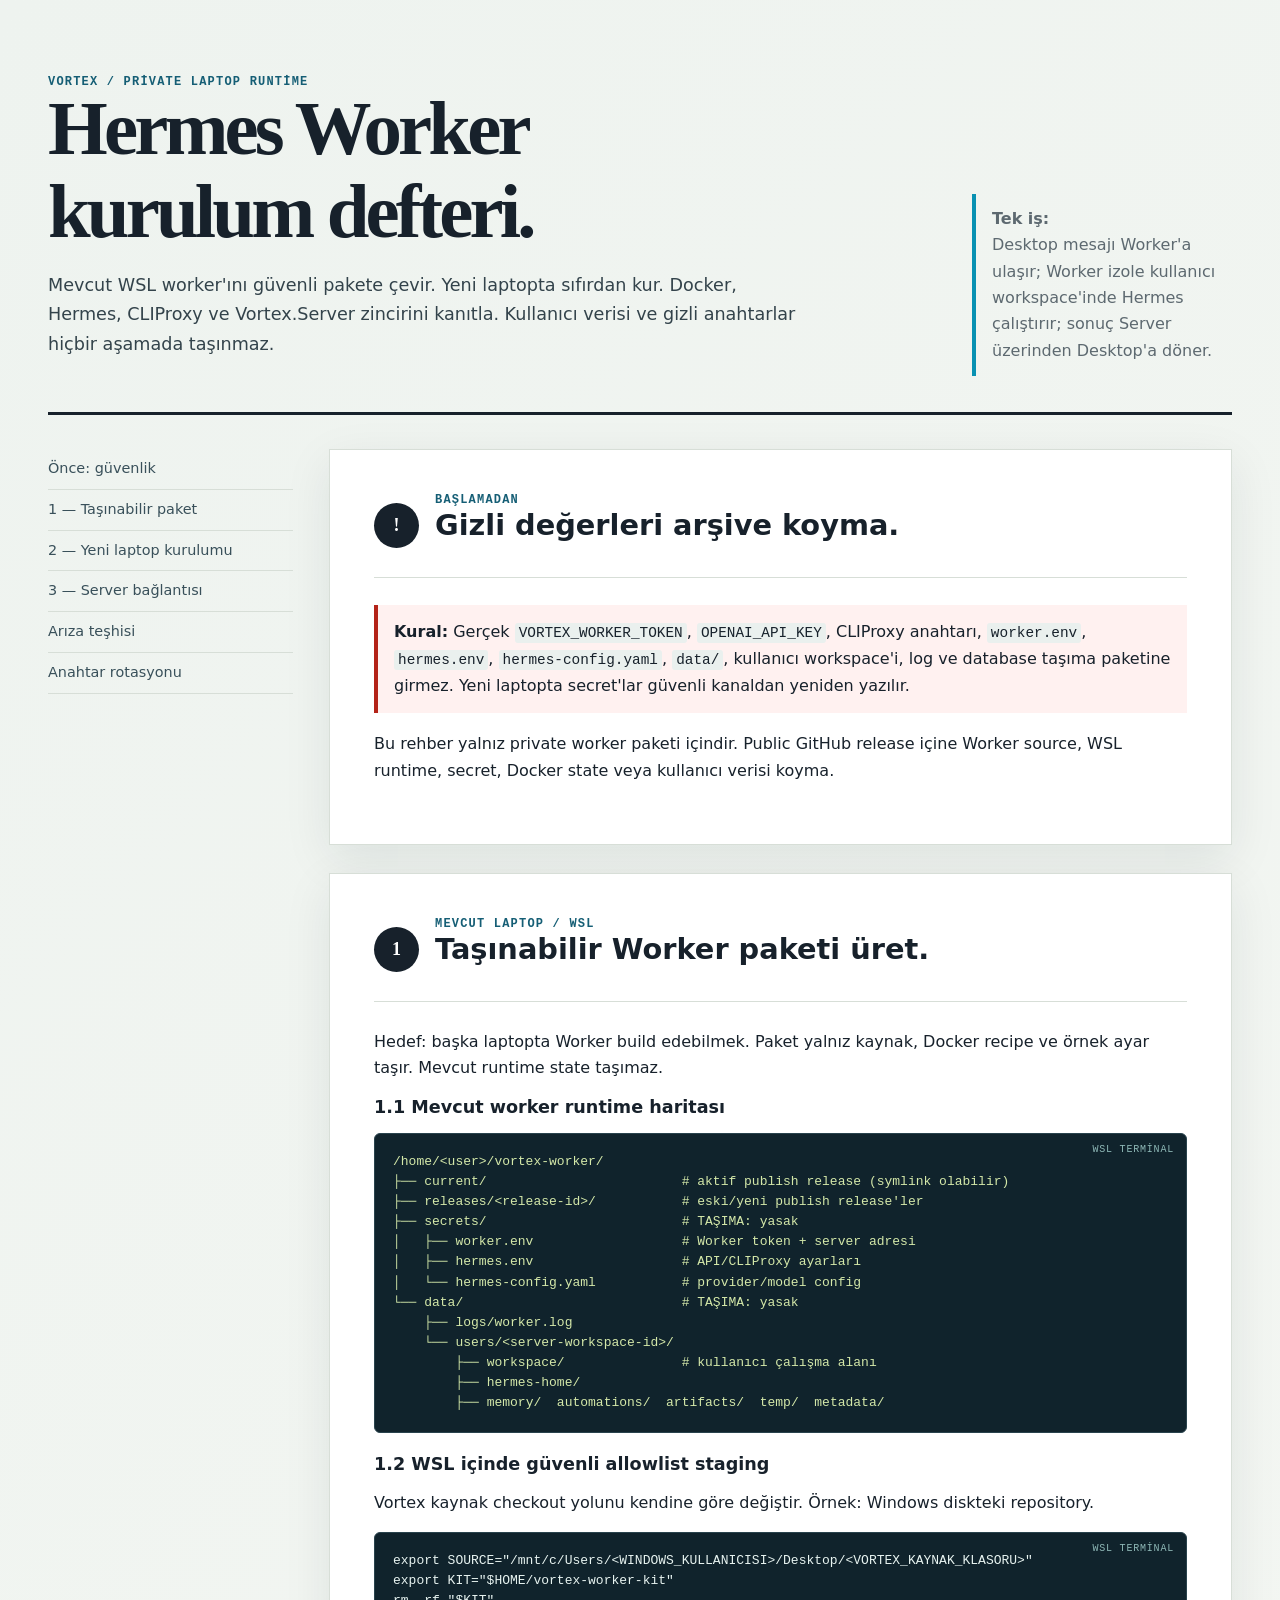
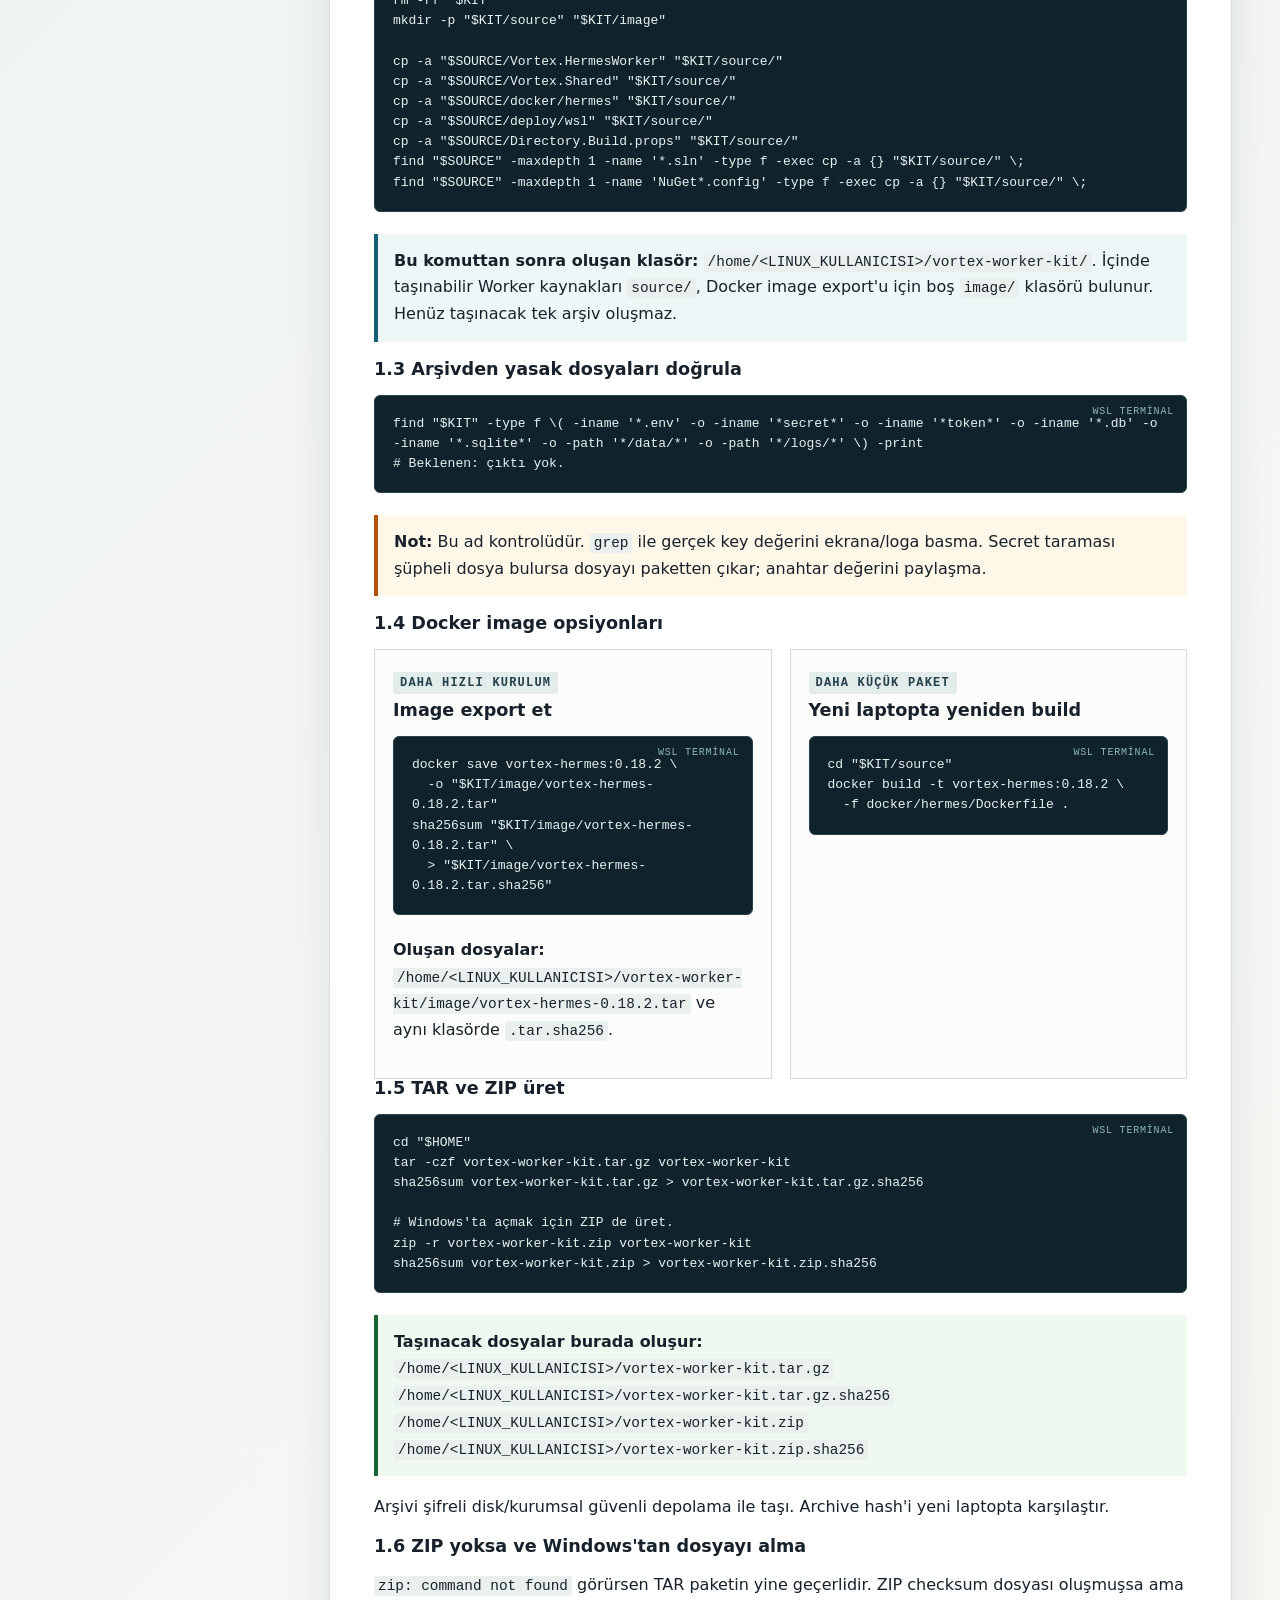
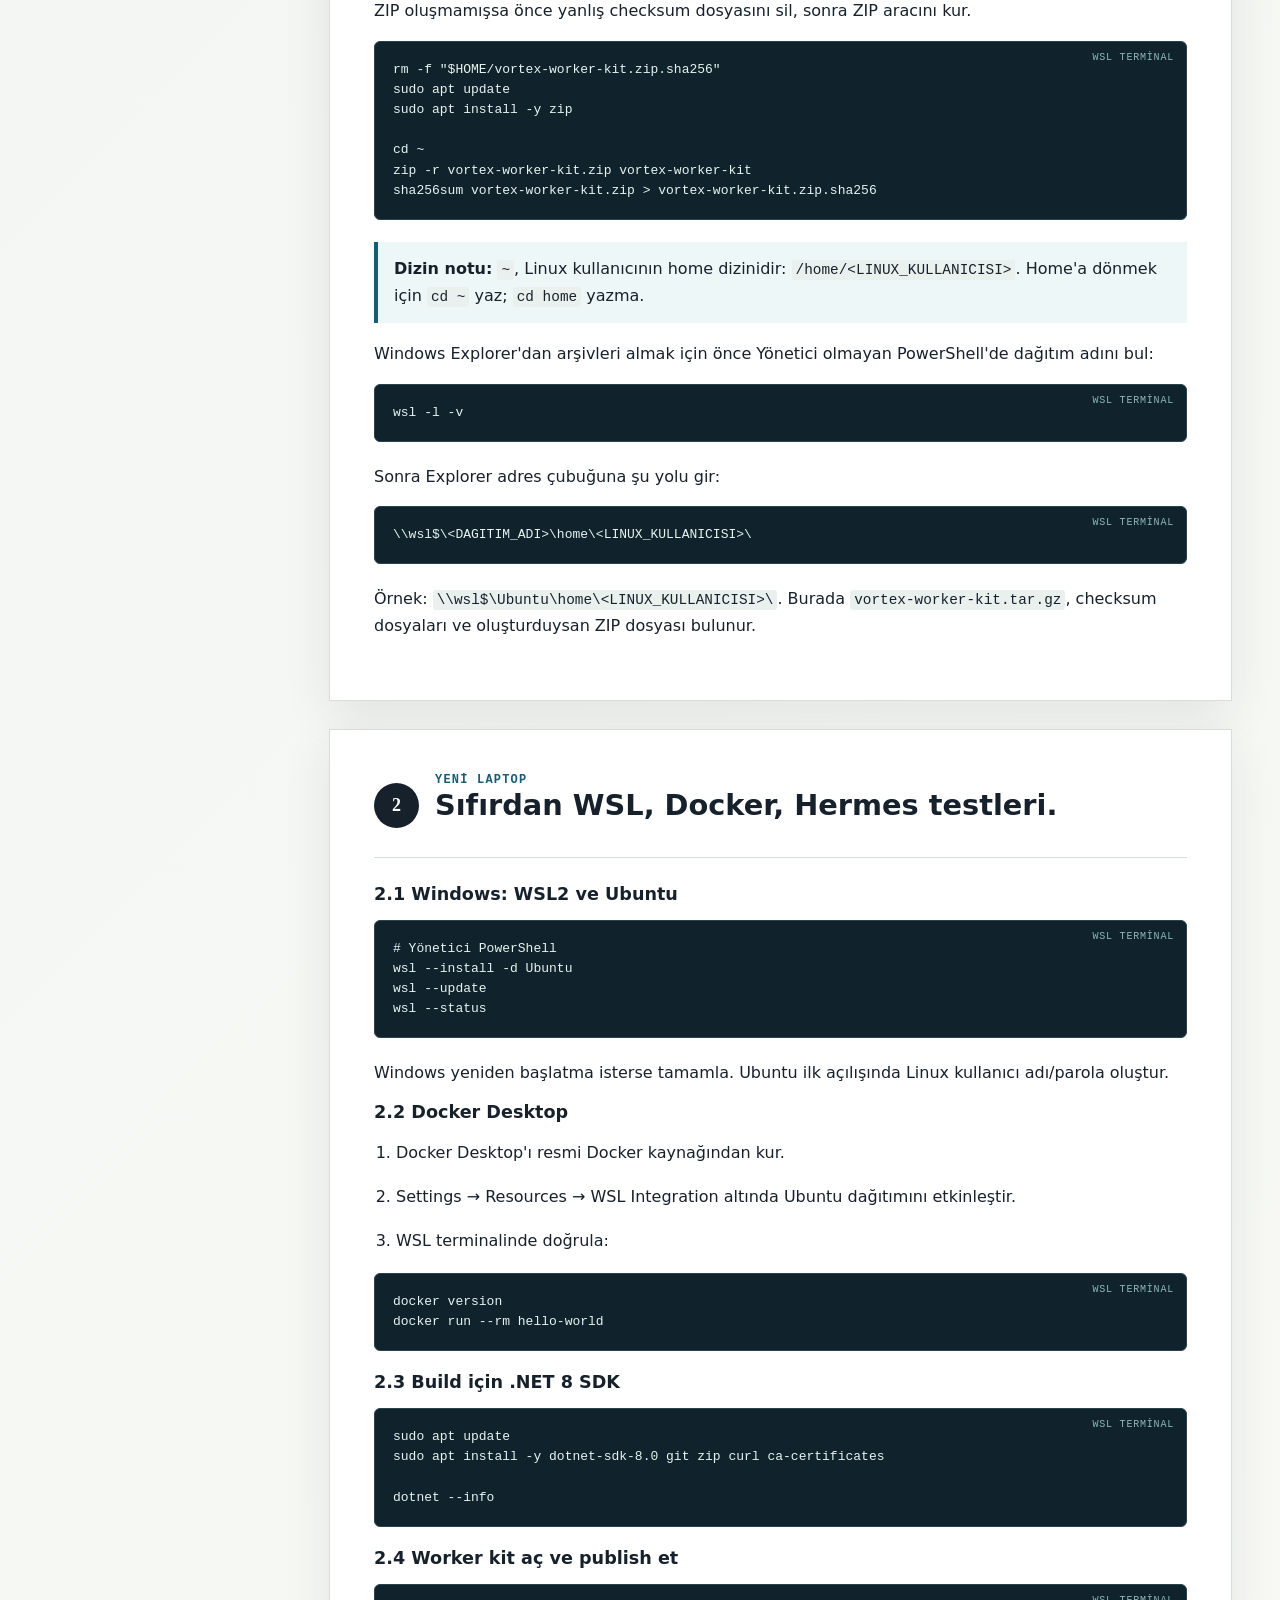
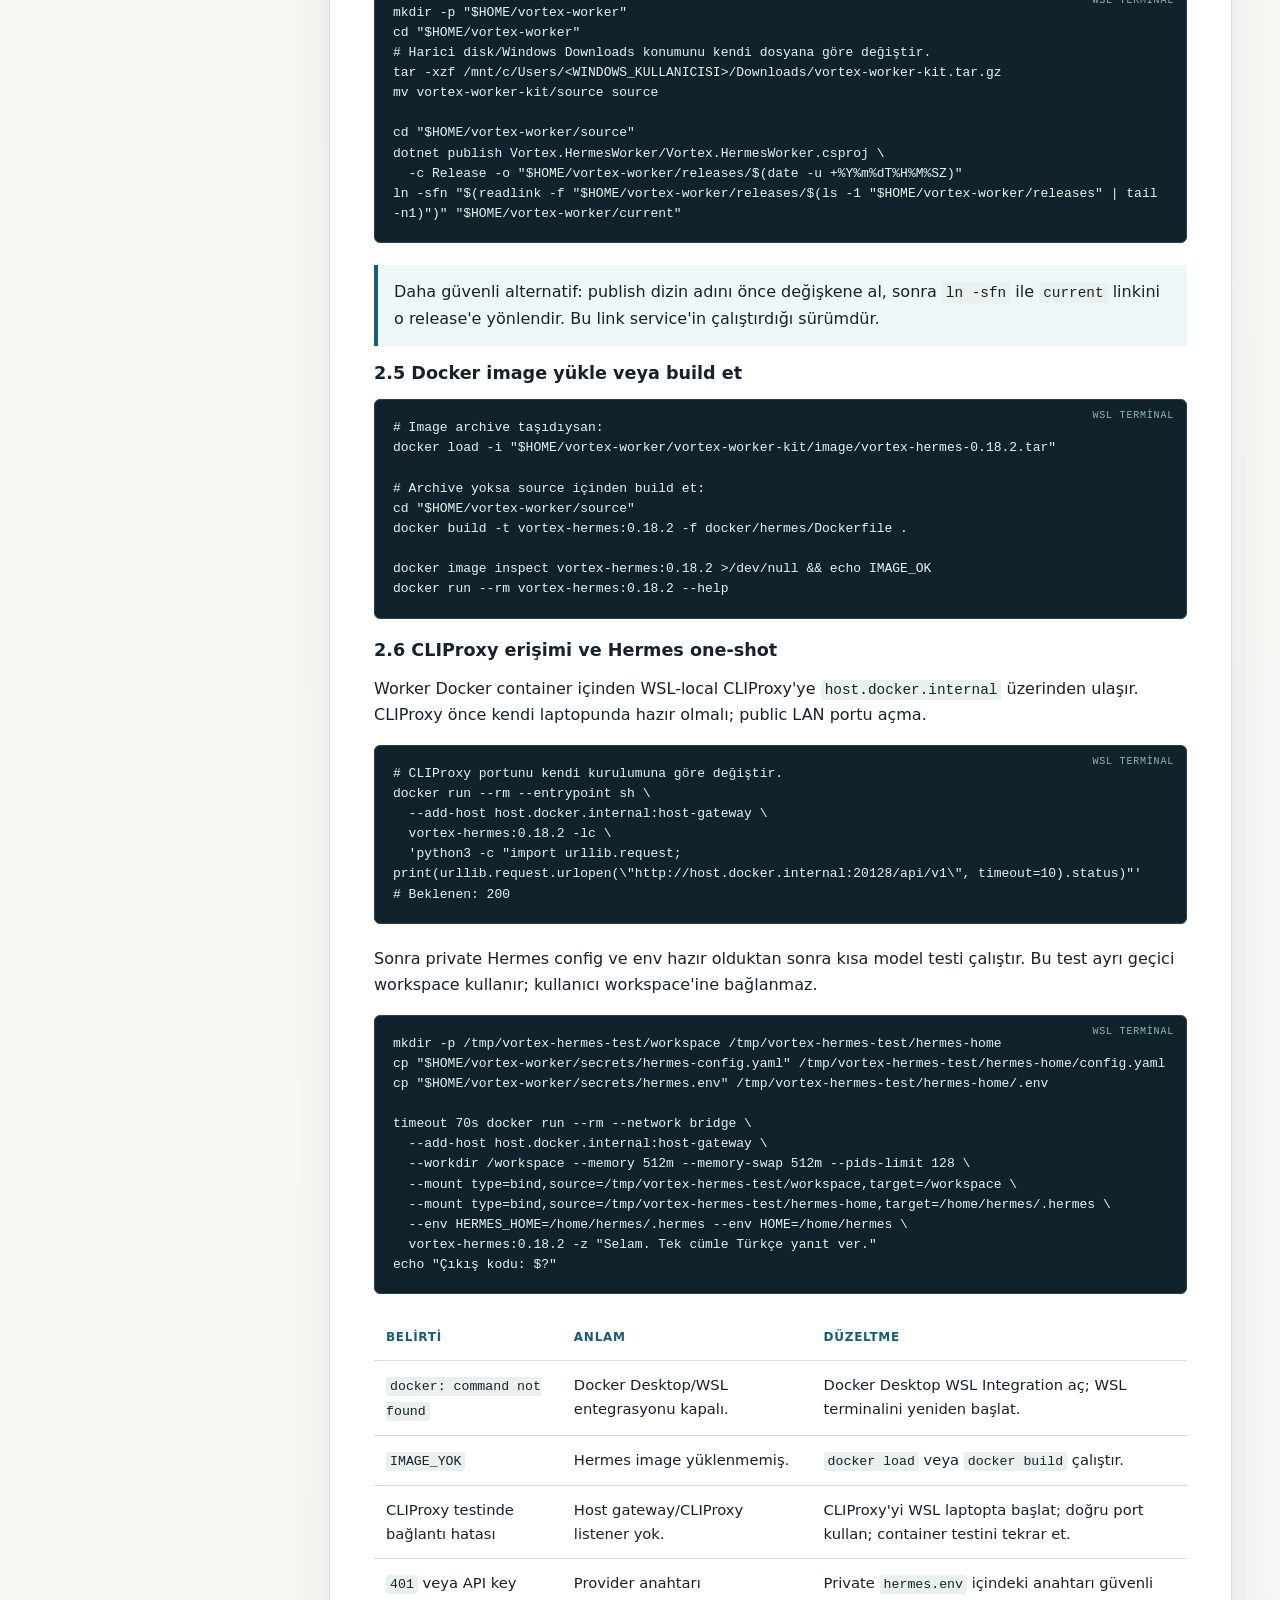
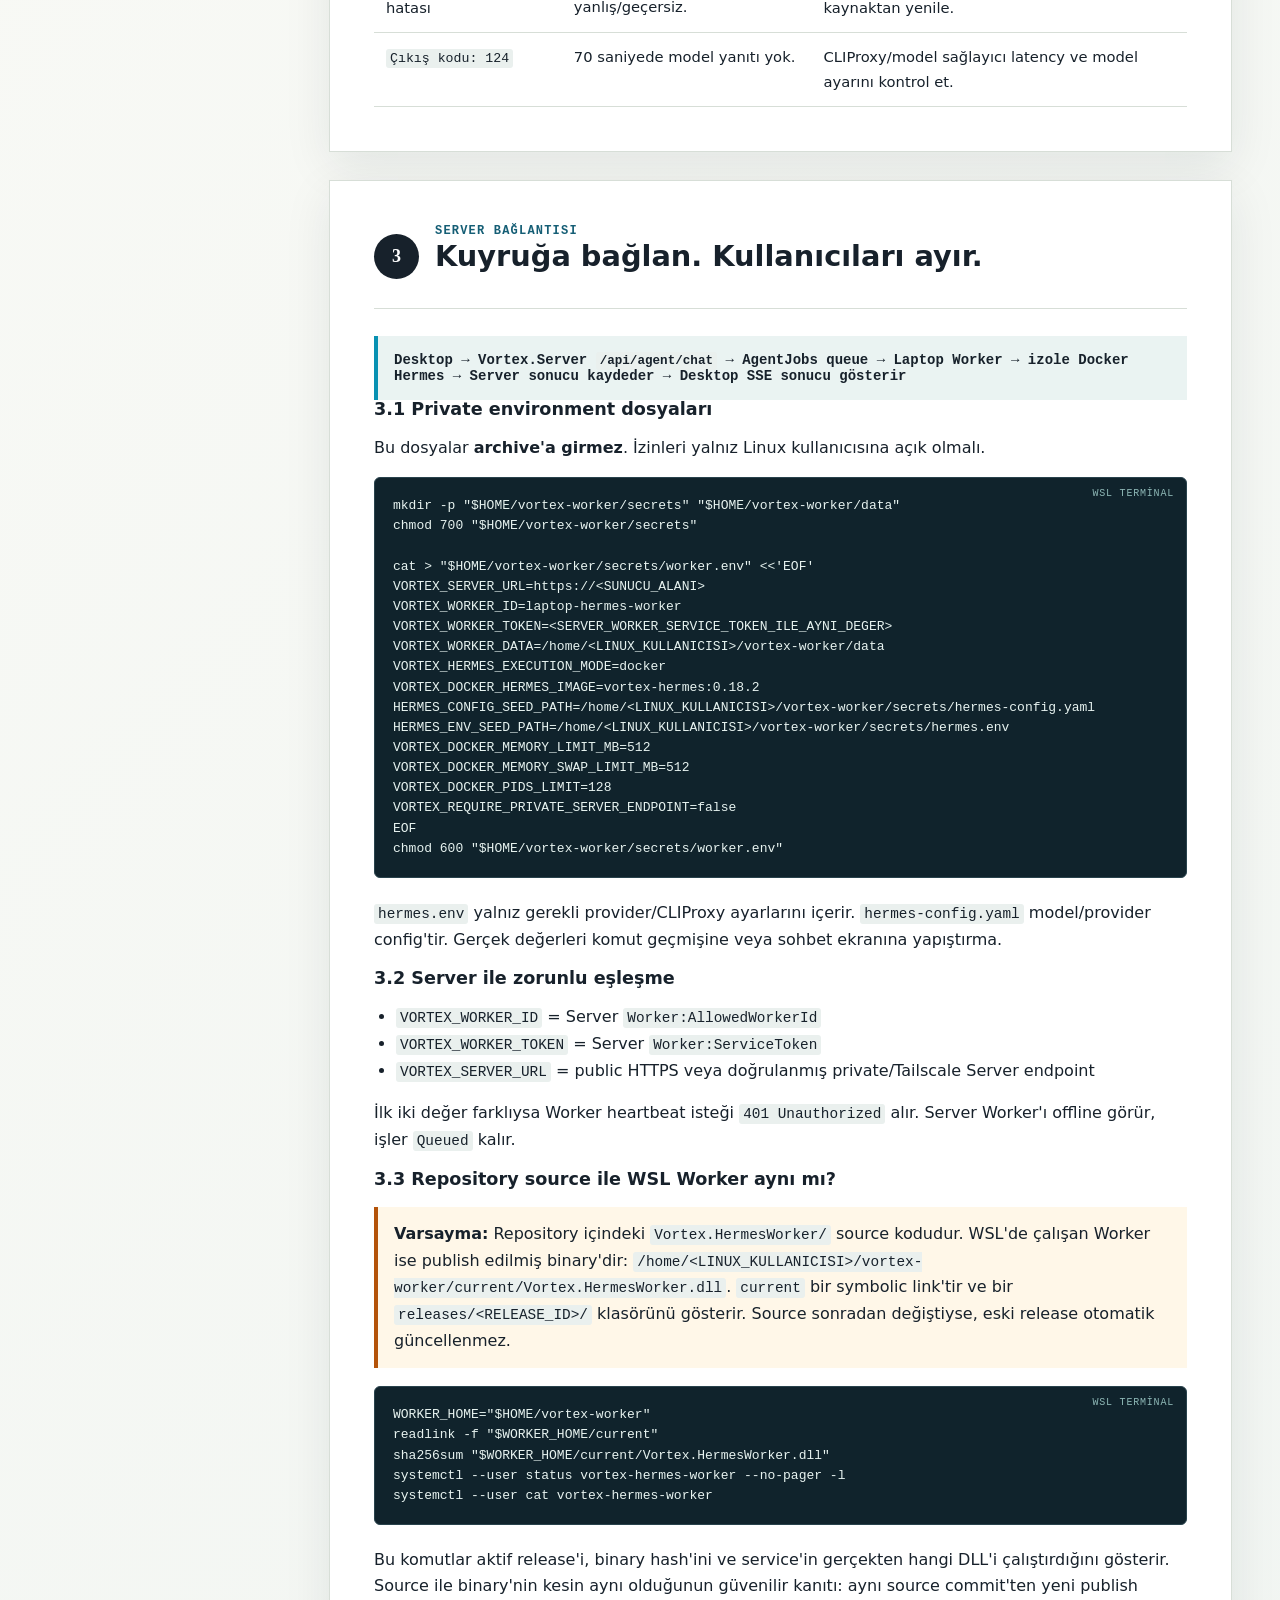
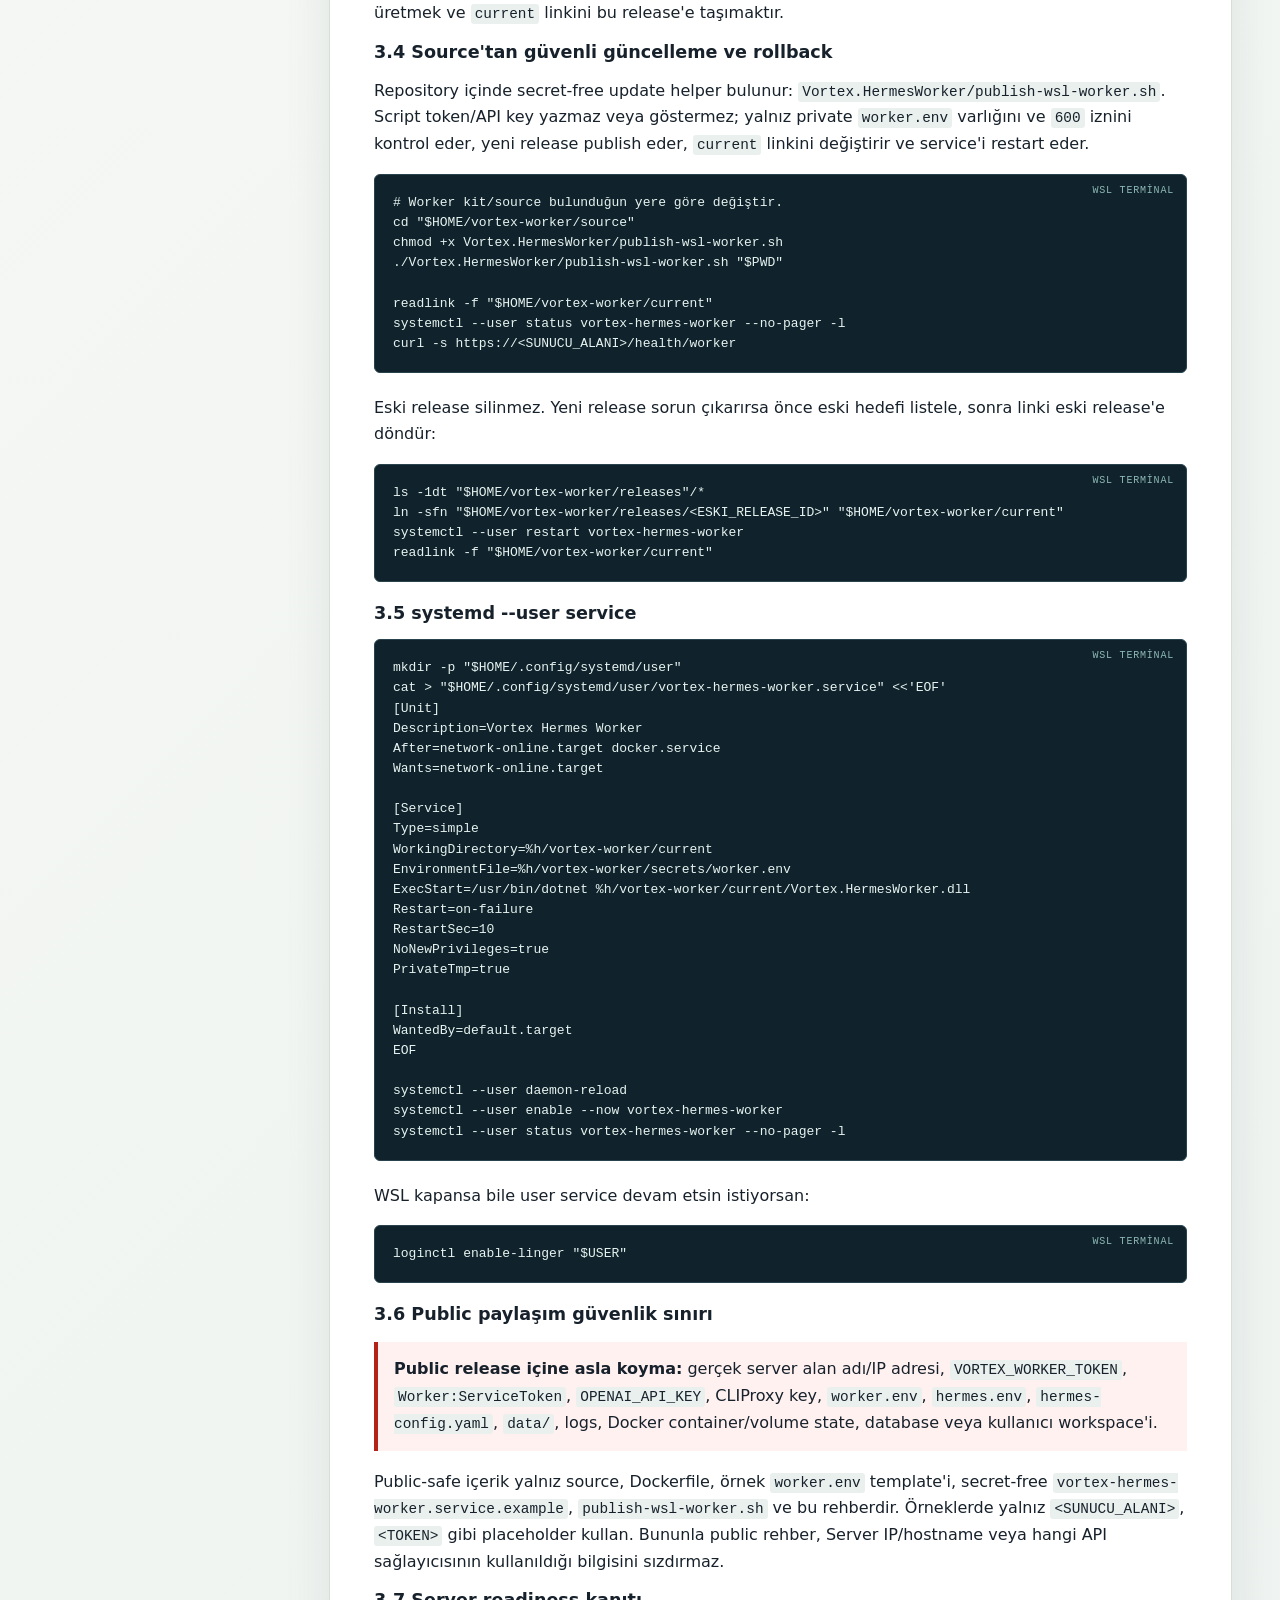
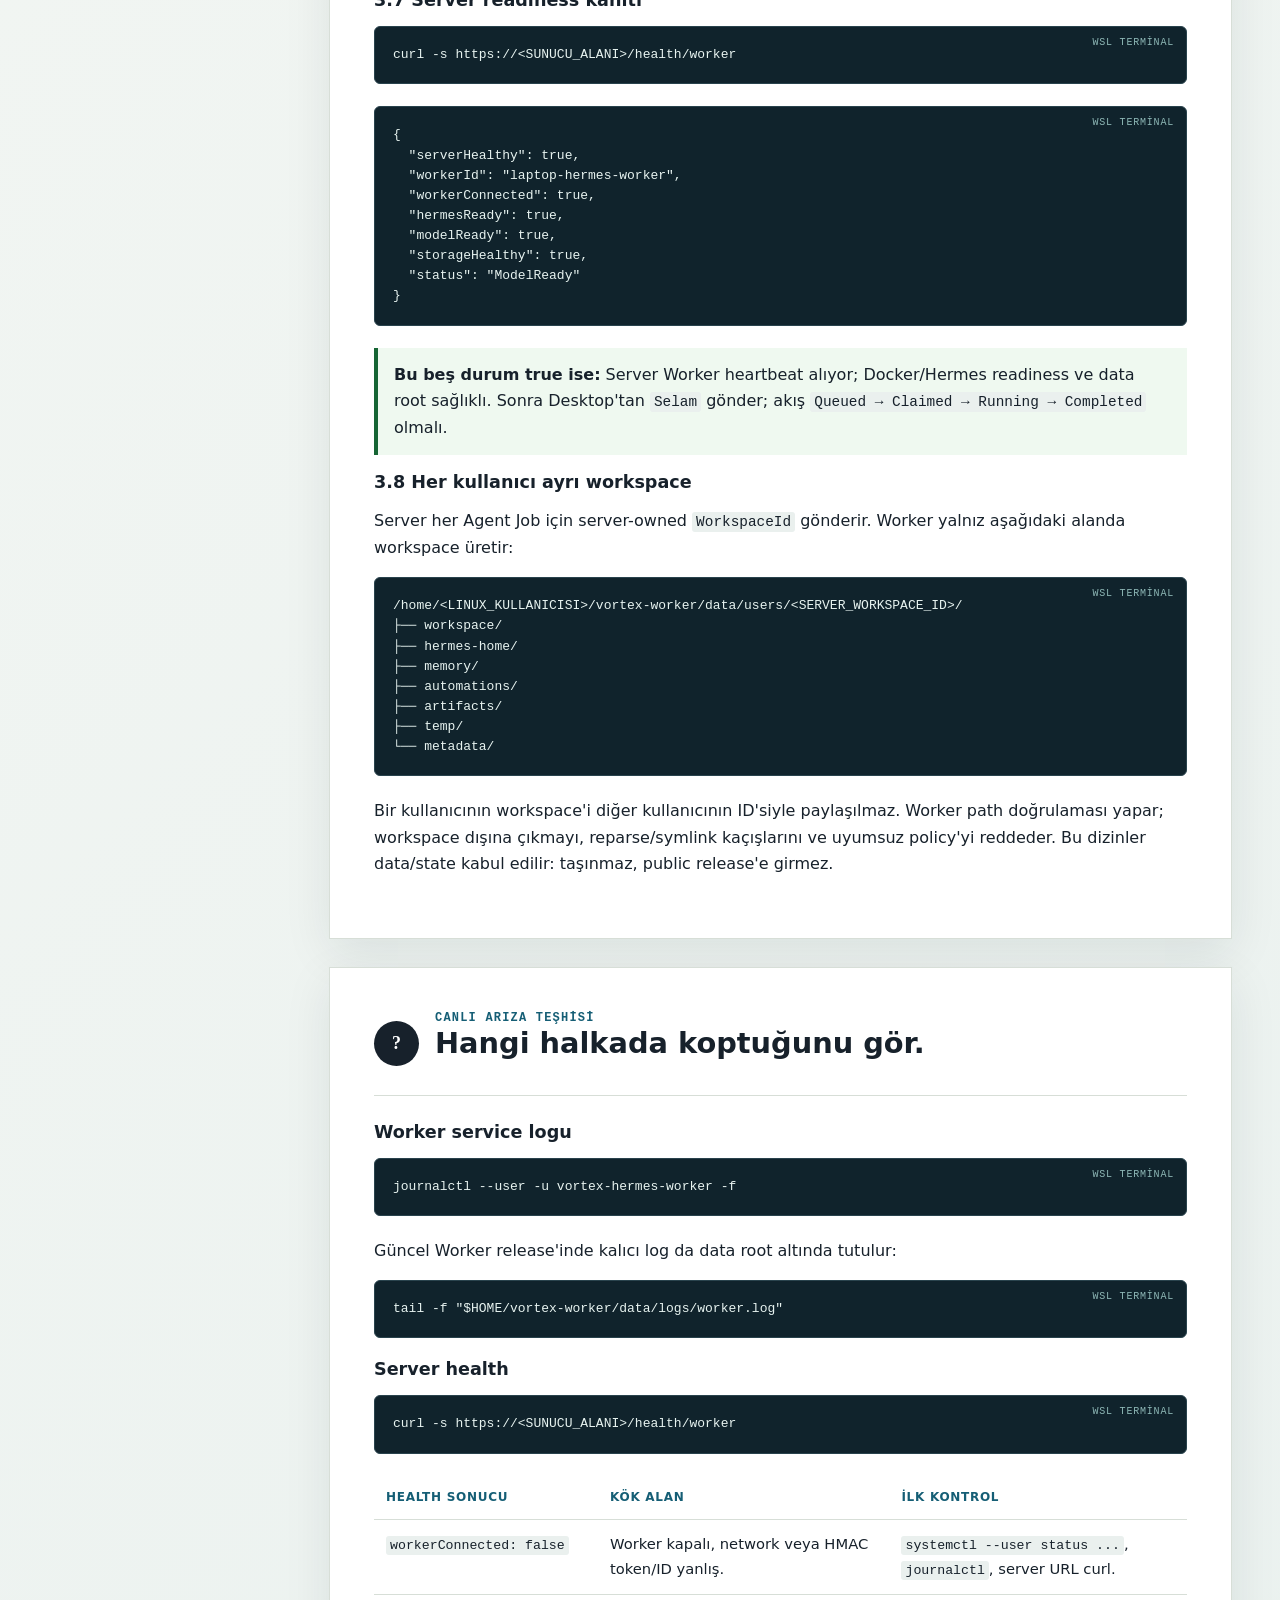
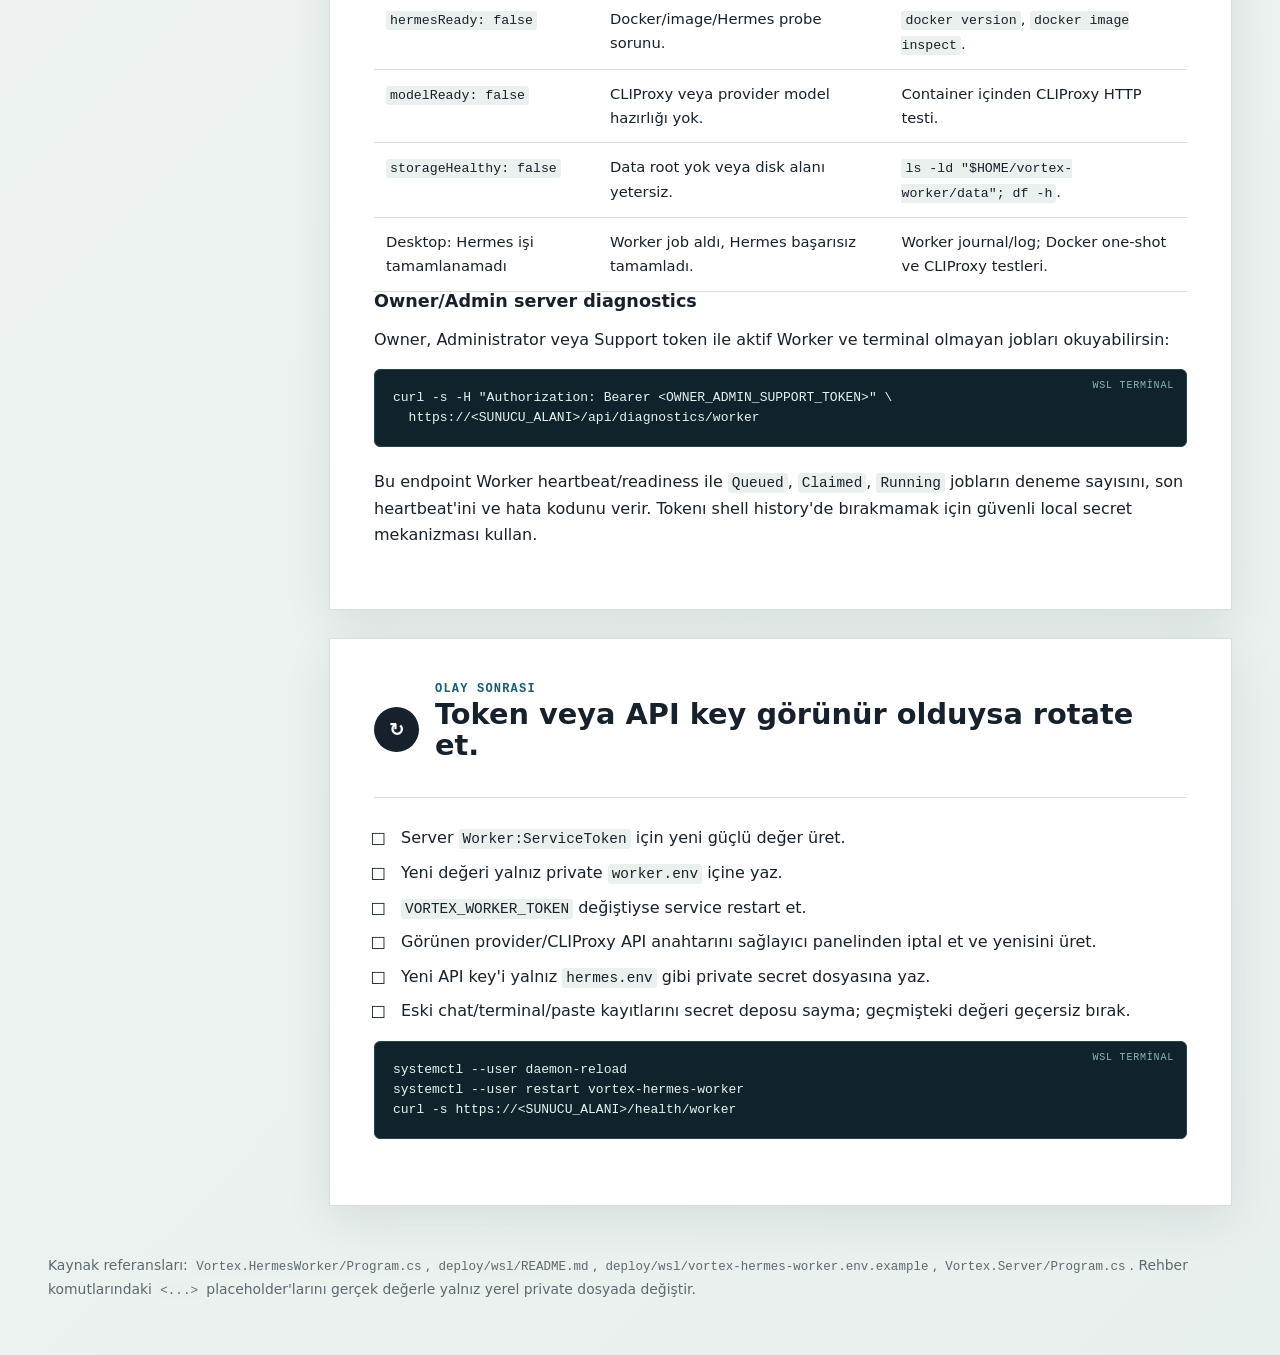
==== docs/VORTEX_HERMES_WORKER_WSL_GUIDE.html @ 587b208f "VORTEX YAPAY ZEKA ASİSTANI 2026 TEKNOFEST PROJESİ FİNALV2 Vortex, Server üzerinden Agent işlerini ku" ====
<!doctype html>
<html lang="tr">
<head>
  <meta charset="utf-8">
  <meta name="viewport" content="width=device-width, initial-scale=1">
  <title>Vortex Hermes Worker — WSL Kurulum ve Kurtarma Rehberi</title>
  <style>
    :root{--ink:#17212b;--paper:#f6f8f5;--panel:#fff;--rule:#d7ded7;--muted:#5d6970;--blue:#155e75;--cyan:#0891b2;--gold:#b45309;--red:#b42318;--green:#166534;--code:#10232c;--code-ink:#e7f3f0;--shadow:0 14px 45px #10232c16}
    *{box-sizing:border-box} html{scroll-behavior:smooth} body{margin:0;color:var(--ink);background:linear-gradient(135deg,#eef3ef 0,#f8f9f5 45%,#e8f0ee 100%);font:16px/1.65 ui-sans-serif,system-ui,-apple-system,"Segoe UI",sans-serif}
    .shell{max-width:1240px;margin:auto;padding:28px}.mast{display:grid;grid-template-columns:minmax(0,1fr) 260px;gap:36px;padding:48px 0 36px;border-bottom:3px solid var(--ink)}
    .eyebrow,.tag{font:700 12px/1 ui-monospace,SFMono-Regular,Consolas,monospace;letter-spacing:.1em;text-transform:uppercase}.eyebrow{color:var(--blue)}h1,h2,h3{line-height:1.08;margin:0 0 16px}h1{font-family:Georgia,"Times New Roman",serif;font-size:clamp(2.5rem,6vw,5.1rem);letter-spacing:-.05em;max-width:920px}h2{font-size:1.8rem;margin-top:4px}h3{font-size:1.1rem}.intro{font-size:1.1rem;max-width:760px;color:#33434b}.signal{align-self:end;border-left:4px solid var(--cyan);padding:12px 0 12px 16px;color:var(--muted)}
    .layout{display:grid;grid-template-columns:245px minmax(0,1fr);gap:36px;margin-top:34px}.toc{position:sticky;top:18px;align-self:start}.toc a{display:block;color:#39505a;text-decoration:none;padding:8px 0;border-bottom:1px solid var(--rule);font-size:.9rem}.toc a:hover{color:var(--blue)}
    main{min-width:0}.phase{background:var(--panel);border:1px solid var(--rule);box-shadow:var(--shadow);margin-bottom:28px;padding:clamp(22px,4vw,44px)}.phase-head{display:flex;align-items:center;gap:16px;border-bottom:1px solid var(--rule);padding-bottom:20px;margin-bottom:27px}.num{width:45px;height:45px;display:grid;place-items:center;border-radius:50%;background:var(--ink);color:#fff;font:700 18px Georgia,serif;flex:0 0 auto}
    .note{border-left:4px solid var(--blue);background:#edf7f8;padding:14px 16px;margin:18px 0}.warn{border-color:var(--gold);background:#fff7e8}.danger{border-color:var(--red);background:#fff1f0}.ok{border-color:var(--green);background:#eff9f0}.tag{display:inline-block;background:#e2eceb;color:#24414b;padding:5px 7px;border-radius:3px;margin-bottom:7px}ul,ol{padding-left:22px}.steps>li{margin:18px 0}code{font-family:ui-monospace,SFMono-Regular,Consolas,monospace;font-size:.9em;background:#eaf0ee;padding:2px 4px;border-radius:3px}pre{position:relative;margin:10px 0 22px;padding:18px;overflow:auto;background:var(--code);color:var(--code-ink);border-radius:6px;border:1px solid #29434d;font:13px/1.55 ui-monospace,SFMono-Regular,Consolas,monospace;white-space:pre-wrap}pre::before{content:"WSL terminal";position:absolute;right:12px;top:8px;color:#8eb8b6;font-size:10px;letter-spacing:.08em;text-transform:uppercase}.tree{color:#d4e8a9}.grid{display:grid;grid-template-columns:repeat(2,minmax(0,1fr));gap:18px}.card{border:1px solid var(--rule);padding:18px;background:#fcfdfb}.table-wrap{overflow:auto}table{border-collapse:collapse;width:100%;font-size:.92rem}th,td{text-align:left;vertical-align:top;padding:12px;border-bottom:1px solid var(--rule)}th{color:var(--blue);font-size:.75rem;text-transform:uppercase;letter-spacing:.06em}.flow{font:700 14px ui-monospace,SFMono-Regular,Consolas,monospace;background:#eaf3f2;padding:16px;border-left:4px solid var(--cyan);overflow:auto}.checklist li{list-style:"□  ";padding-left:5px;margin:8px 0}.footer{padding:20px 0 50px;color:var(--muted);font-size:.87rem}@media(max-width:850px){.mast,.layout{grid-template-columns:1fr}.toc{position:static;display:grid;grid-template-columns:repeat(2,minmax(0,1fr));gap:0}.grid{grid-template-columns:1fr}.shell{padding:18px}.mast{padding-top:25px}}
  </style>
</head>
<body>
<div class="shell">
<header class="mast">
  <div><div class="eyebrow">Vortex / private laptop runtime</div><h1>Hermes Worker<br>kurulum defteri.</h1><p class="intro">Mevcut WSL worker'ını güvenli pakete çevir. Yeni laptopta sıfırdan kur. Docker, Hermes, CLIProxy ve Vortex.Server zincirini kanıtla. Kullanıcı verisi ve gizli anahtarlar hiçbir aşamada taşınmaz.</p></div>
  <div class="signal"><strong>Tek iş:</strong><br>Desktop mesajı Worker'a ulaşır; Worker izole kullanıcı workspace'inde Hermes çalıştırır; sonuç Server üzerinden Desktop'a döner.</div>
</header>
<div class="layout">
<nav class="toc"><a href="#before">Önce: güvenlik</a><a href="#phase1">1 — Taşınabilir paket</a><a href="#phase2">2 — Yeni laptop kurulumu</a><a href="#phase3">3 — Server bağlantısı</a><a href="#diagnostics">Arıza teşhisi</a><a href="#rotate">Anahtar rotasyonu</a></nav>
<main>
<section id="before" class="phase"><div class="phase-head"><div class="num">!</div><div><div class="eyebrow">Başlamadan</div><h2>Gizli değerleri arşive koyma.</h2></div></div>
<div class="danger note"><strong>Kural:</strong> Gerçek <code>VORTEX_WORKER_TOKEN</code>, <code>OPENAI_API_KEY</code>, CLIProxy anahtarı, <code>worker.env</code>, <code>hermes.env</code>, <code>hermes-config.yaml</code>, <code>data/</code>, kullanıcı workspace'i, log ve database taşıma paketine girmez. Yeni laptopta secret'lar güvenli kanaldan yeniden yazılır.</div>
<p>Bu rehber yalnız private worker paketi içindir. Public GitHub release içine Worker source, WSL runtime, secret, Docker state veya kullanıcı verisi koyma.</p>
</section>

<section id="phase1" class="phase"><div class="phase-head"><div class="num">1</div><div><div class="eyebrow">Mevcut laptop / WSL</div><h2>Taşınabilir Worker paketi üret.</h2></div></div>
<p>Hedef: başka laptopta Worker build edebilmek. Paket yalnız kaynak, Docker recipe ve örnek ayar taşır. Mevcut runtime state taşımaz.</p>
<h3>1.1 Mevcut worker runtime haritası</h3>
<pre class="tree">/home/&lt;user&gt;/vortex-worker/
├── current/                         # aktif publish release (symlink olabilir)
├── releases/&lt;release-id&gt;/           # eski/yeni publish release'ler
├── secrets/                         # TAŞIMA: yasak
│   ├── worker.env                   # Worker token + server adresi
│   ├── hermes.env                   # API/CLIProxy ayarları
│   └── hermes-config.yaml           # provider/model config
└── data/                            # TAŞIMA: yasak
    ├── logs/worker.log
    └── users/&lt;server-workspace-id&gt;/
        ├── workspace/               # kullanıcı çalışma alanı
        ├── hermes-home/
        ├── memory/  automations/  artifacts/  temp/  metadata/</pre>
<h3>1.2 WSL içinde güvenli allowlist staging</h3>
<p>Vortex kaynak checkout yolunu kendine göre değiştir. Örnek: Windows diskteki repository.</p>
<pre>export SOURCE="/mnt/c/Users/&lt;WINDOWS_KULLANICISI&gt;/Desktop/&lt;VORTEX_KAYNAK_KLASORU&gt;"
export KIT="$HOME/vortex-worker-kit"
rm -rf "$KIT"
mkdir -p "$KIT/source" "$KIT/image"

cp -a "$SOURCE/Vortex.HermesWorker" "$KIT/source/"
cp -a "$SOURCE/Vortex.Shared" "$KIT/source/"
cp -a "$SOURCE/docker/hermes" "$KIT/source/"
cp -a "$SOURCE/deploy/wsl" "$KIT/source/"
cp -a "$SOURCE/Directory.Build.props" "$KIT/source/"
find "$SOURCE" -maxdepth 1 -name '*.sln' -type f -exec cp -a {} "$KIT/source/" \;
find "$SOURCE" -maxdepth 1 -name 'NuGet*.config' -type f -exec cp -a {} "$KIT/source/" \;</pre>
<div class="note"><strong>Bu komuttan sonra oluşan klasör:</strong> <code>/home/&lt;LINUX_KULLANICISI&gt;/vortex-worker-kit/</code>. İçinde taşınabilir Worker kaynakları <code>source/</code>, Docker image export'u için boş <code>image/</code> klasörü bulunur. Henüz taşınacak tek arşiv oluşmaz.</div>
<h3>1.3 Arşivden yasak dosyaları doğrula</h3>
<pre>find "$KIT" -type f \( -iname '*.env' -o -iname '*secret*' -o -iname '*token*' -o -iname '*.db' -o -iname '*.sqlite*' -o -path '*/data/*' -o -path '*/logs/*' \) -print
# Beklenen: çıktı yok.</pre>
<div class="warn note"><strong>Not:</strong> Bu ad kontrolüdür. <code>grep</code> ile gerçek key değerini ekrana/loga basma. Secret taraması şüpheli dosya bulursa dosyayı paketten çıkar; anahtar değerini paylaşma.</div>
<h3>1.4 Docker image opsiyonları</h3>
<div class="grid"><div class="card"><span class="tag">Daha hızlı kurulum</span><h3>Image export et</h3><pre>docker save vortex-hermes:0.18.2 \
  -o "$KIT/image/vortex-hermes-0.18.2.tar"
sha256sum "$KIT/image/vortex-hermes-0.18.2.tar" \
  &gt; "$KIT/image/vortex-hermes-0.18.2.tar.sha256"</pre><p><strong>Oluşan dosyalar:</strong> <code>/home/&lt;LINUX_KULLANICISI&gt;/vortex-worker-kit/image/vortex-hermes-0.18.2.tar</code> ve aynı klasörde <code>.tar.sha256</code>.</p></div><div class="card"><span class="tag">Daha küçük paket</span><h3>Yeni laptopta yeniden build</h3><pre>cd "$KIT/source"
docker build -t vortex-hermes:0.18.2 \
  -f docker/hermes/Dockerfile .</pre></div></div>
<h3>1.5 TAR ve ZIP üret</h3>
<pre>cd "$HOME"
tar -czf vortex-worker-kit.tar.gz vortex-worker-kit
sha256sum vortex-worker-kit.tar.gz &gt; vortex-worker-kit.tar.gz.sha256

# Windows'ta açmak için ZIP de üret.
zip -r vortex-worker-kit.zip vortex-worker-kit
sha256sum vortex-worker-kit.zip &gt; vortex-worker-kit.zip.sha256</pre>
<div class="ok note"><strong>Taşınacak dosyalar burada oluşur:</strong><br><code>/home/&lt;LINUX_KULLANICISI&gt;/vortex-worker-kit.tar.gz</code><br><code>/home/&lt;LINUX_KULLANICISI&gt;/vortex-worker-kit.tar.gz.sha256</code><br><code>/home/&lt;LINUX_KULLANICISI&gt;/vortex-worker-kit.zip</code><br><code>/home/&lt;LINUX_KULLANICISI&gt;/vortex-worker-kit.zip.sha256</code></div>
<p>Arşivi şifreli disk/kurumsal güvenli depolama ile taşı. Archive hash'i yeni laptopta karşılaştır.</p>
<h3>1.6 ZIP yoksa ve Windows'tan dosyayı alma</h3>
<p><code>zip: command not found</code> görürsen TAR paketin yine geçerlidir. ZIP checksum dosyası oluşmuşsa ama ZIP oluşmamışsa önce yanlış checksum dosyasını sil, sonra ZIP aracını kur.</p>
<pre>rm -f "$HOME/vortex-worker-kit.zip.sha256"
sudo apt update
sudo apt install -y zip

cd ~
zip -r vortex-worker-kit.zip vortex-worker-kit
sha256sum vortex-worker-kit.zip &gt; vortex-worker-kit.zip.sha256</pre>
<div class="note"><strong>Dizin notu:</strong> <code>~</code>, Linux kullanıcının home dizinidir: <code>/home/&lt;LINUX_KULLANICISI&gt;</code>. Home'a dönmek için <code>cd ~</code> yaz; <code>cd home</code> yazma.</div>
<p>Windows Explorer'dan arşivleri almak için önce Yönetici olmayan PowerShell'de dağıtım adını bul:</p>
<pre>wsl -l -v</pre>
<p>Sonra Explorer adres çubuğuna şu yolu gir:</p>
<pre>\\wsl$\&lt;DAGITIM_ADI&gt;\home\&lt;LINUX_KULLANICISI&gt;\</pre>
<p>Örnek: <code>\\wsl$\Ubuntu\home\&lt;LINUX_KULLANICISI&gt;\</code>. Burada <code>vortex-worker-kit.tar.gz</code>, checksum dosyaları ve oluşturduysan ZIP dosyası bulunur.</p>
</section>

<section id="phase2" class="phase"><div class="phase-head"><div class="num">2</div><div><div class="eyebrow">Yeni laptop</div><h2>Sıfırdan WSL, Docker, Hermes testleri.</h2></div></div>
<h3>2.1 Windows: WSL2 ve Ubuntu</h3>
<pre># Yönetici PowerShell
wsl --install -d Ubuntu
wsl --update
wsl --status</pre>
<p>Windows yeniden başlatma isterse tamamla. Ubuntu ilk açılışında Linux kullanıcı adı/parola oluştur.</p>
<h3>2.2 Docker Desktop</h3>
<ol class="steps"><li>Docker Desktop'ı resmi Docker kaynağından kur.</li><li>Settings → Resources → WSL Integration altında Ubuntu dağıtımını etkinleştir.</li><li>WSL terminalinde doğrula:</li></ol>
<pre>docker version
docker run --rm hello-world</pre>
<h3>2.3 Build için .NET 8 SDK</h3>
<pre>sudo apt update
sudo apt install -y dotnet-sdk-8.0 git zip curl ca-certificates

dotnet --info</pre>
<h3>2.4 Worker kit aç ve publish et</h3>
<pre>mkdir -p "$HOME/vortex-worker"
cd "$HOME/vortex-worker"
# Harici disk/Windows Downloads konumunu kendi dosyana göre değiştir.
tar -xzf /mnt/c/Users/&lt;WINDOWS_KULLANICISI&gt;/Downloads/vortex-worker-kit.tar.gz
mv vortex-worker-kit/source source

cd "$HOME/vortex-worker/source"
dotnet publish Vortex.HermesWorker/Vortex.HermesWorker.csproj \
  -c Release -o "$HOME/vortex-worker/releases/$(date -u +%Y%m%dT%H%M%SZ)"
ln -sfn "$(readlink -f "$HOME/vortex-worker/releases/$(ls -1 "$HOME/vortex-worker/releases" | tail -n1)")" "$HOME/vortex-worker/current"</pre>
<div class="note">Daha güvenli alternatif: publish dizin adını önce değişkene al, sonra <code>ln -sfn</code> ile <code>current</code> linkini o release'e yönlendir. Bu link service'in çalıştırdığı sürümdür.</div>
<h3>2.5 Docker image yükle veya build et</h3>
<pre># Image archive taşıdıysan:
docker load -i "$HOME/vortex-worker/vortex-worker-kit/image/vortex-hermes-0.18.2.tar"

# Archive yoksa source içinden build et:
cd "$HOME/vortex-worker/source"
docker build -t vortex-hermes:0.18.2 -f docker/hermes/Dockerfile .

docker image inspect vortex-hermes:0.18.2 >/dev/null && echo IMAGE_OK
docker run --rm vortex-hermes:0.18.2 --help</pre>
<h3>2.6 CLIProxy erişimi ve Hermes one-shot</h3>
<p>Worker Docker container içinden WSL-local CLIProxy'ye <code>host.docker.internal</code> üzerinden ulaşır. CLIProxy önce kendi laptopunda hazır olmalı; public LAN portu açma.</p>
<pre># CLIProxy portunu kendi kurulumuna göre değiştir.
docker run --rm --entrypoint sh \
  --add-host host.docker.internal:host-gateway \
  vortex-hermes:0.18.2 -lc \
  'python3 -c "import urllib.request; print(urllib.request.urlopen(\"http://host.docker.internal:20128/api/v1\", timeout=10).status)"'
# Beklenen: 200</pre>
<p>Sonra private Hermes config ve env hazır olduktan sonra kısa model testi çalıştır. Bu test ayrı geçici workspace kullanır; kullanıcı workspace'ine bağlanmaz.</p>
<pre>mkdir -p /tmp/vortex-hermes-test/workspace /tmp/vortex-hermes-test/hermes-home
cp "$HOME/vortex-worker/secrets/hermes-config.yaml" /tmp/vortex-hermes-test/hermes-home/config.yaml
cp "$HOME/vortex-worker/secrets/hermes.env" /tmp/vortex-hermes-test/hermes-home/.env

timeout 70s docker run --rm --network bridge \
  --add-host host.docker.internal:host-gateway \
  --workdir /workspace --memory 512m --memory-swap 512m --pids-limit 128 \
  --mount type=bind,source=/tmp/vortex-hermes-test/workspace,target=/workspace \
  --mount type=bind,source=/tmp/vortex-hermes-test/hermes-home,target=/home/hermes/.hermes \
  --env HERMES_HOME=/home/hermes/.hermes --env HOME=/home/hermes \
  vortex-hermes:0.18.2 -z "Selam. Tek cümle Türkçe yanıt ver."
echo "Çıkış kodu: $?"</pre>
<div class="table-wrap"><table><thead><tr><th>Belirti</th><th>Anlam</th><th>Düzeltme</th></tr></thead><tbody><tr><td><code>docker: command not found</code></td><td>Docker Desktop/WSL entegrasyonu kapalı.</td><td>Docker Desktop WSL Integration aç; WSL terminalini yeniden başlat.</td></tr><tr><td><code>IMAGE_YOK</code></td><td>Hermes image yüklenmemiş.</td><td><code>docker load</code> veya <code>docker build</code> çalıştır.</td></tr><tr><td>CLIProxy testinde bağlantı hatası</td><td>Host gateway/CLIProxy listener yok.</td><td>CLIProxy'yi WSL laptopta başlat; doğru port kullan; container testini tekrar et.</td></tr><tr><td><code>401</code> veya API key hatası</td><td>Provider anahtarı yanlış/geçersiz.</td><td>Private <code>hermes.env</code> içindeki anahtarı güvenli kaynaktan yenile.</td></tr><tr><td><code>Çıkış kodu: 124</code></td><td>70 saniyede model yanıtı yok.</td><td>CLIProxy/model sağlayıcı latency ve model ayarını kontrol et.</td></tr></tbody></table></div>
</section>

<section id="phase3" class="phase"><div class="phase-head"><div class="num">3</div><div><div class="eyebrow">Server bağlantısı</div><h2>Kuyruğa bağlan. Kullanıcıları ayır.</h2></div></div>
<div class="flow">Desktop → Vortex.Server <code>/api/agent/chat</code> → AgentJobs queue → Laptop Worker → izole Docker Hermes → Server sonucu kaydeder → Desktop SSE sonucu gösterir</div>
<h3>3.1 Private environment dosyaları</h3>
<p>Bu dosyalar <strong>archive'a girmez</strong>. İzinleri yalnız Linux kullanıcısına açık olmalı.</p>
<pre>mkdir -p "$HOME/vortex-worker/secrets" "$HOME/vortex-worker/data"
chmod 700 "$HOME/vortex-worker/secrets"

cat &gt; "$HOME/vortex-worker/secrets/worker.env" &lt;&lt;'EOF'
VORTEX_SERVER_URL=https://&lt;SUNUCU_ALANI&gt;
VORTEX_WORKER_ID=laptop-hermes-worker
VORTEX_WORKER_TOKEN=&lt;SERVER_WORKER_SERVICE_TOKEN_ILE_AYNI_DEGER&gt;
VORTEX_WORKER_DATA=/home/&lt;LINUX_KULLANICISI&gt;/vortex-worker/data
VORTEX_HERMES_EXECUTION_MODE=docker
VORTEX_DOCKER_HERMES_IMAGE=vortex-hermes:0.18.2
HERMES_CONFIG_SEED_PATH=/home/&lt;LINUX_KULLANICISI&gt;/vortex-worker/secrets/hermes-config.yaml
HERMES_ENV_SEED_PATH=/home/&lt;LINUX_KULLANICISI&gt;/vortex-worker/secrets/hermes.env
VORTEX_DOCKER_MEMORY_LIMIT_MB=512
VORTEX_DOCKER_MEMORY_SWAP_LIMIT_MB=512
VORTEX_DOCKER_PIDS_LIMIT=128
VORTEX_REQUIRE_PRIVATE_SERVER_ENDPOINT=false
EOF
chmod 600 "$HOME/vortex-worker/secrets/worker.env"</pre>
<p><code>hermes.env</code> yalnız gerekli provider/CLIProxy ayarlarını içerir. <code>hermes-config.yaml</code> model/provider config'tir. Gerçek değerleri komut geçmişine veya sohbet ekranına yapıştırma.</p>
<h3>3.2 Server ile zorunlu eşleşme</h3>
<ul><li><code>VORTEX_WORKER_ID</code> = Server <code>Worker:AllowedWorkerId</code></li><li><code>VORTEX_WORKER_TOKEN</code> = Server <code>Worker:ServiceToken</code></li><li><code>VORTEX_SERVER_URL</code> = public HTTPS veya doğrulanmış private/Tailscale Server endpoint</li></ul>
<p>İlk iki değer farklıysa Worker heartbeat isteği <code>401 Unauthorized</code> alır. Server Worker'ı offline görür, işler <code>Queued</code> kalır.</p>
<h3>3.3 Repository source ile WSL Worker aynı mı?</h3>
<div class="warn note"><strong>Varsayma:</strong> Repository içindeki <code>Vortex.HermesWorker/</code> source kodudur. WSL'de çalışan Worker ise publish edilmiş binary'dir: <code>/home/&lt;LINUX_KULLANICISI&gt;/vortex-worker/current/Vortex.HermesWorker.dll</code>. <code>current</code> bir symbolic link'tir ve bir <code>releases/&lt;RELEASE_ID&gt;/</code> klasörünü gösterir. Source sonradan değiştiyse, eski release otomatik güncellenmez.</div>
<pre>WORKER_HOME="$HOME/vortex-worker"
readlink -f "$WORKER_HOME/current"
sha256sum "$WORKER_HOME/current/Vortex.HermesWorker.dll"
systemctl --user status vortex-hermes-worker --no-pager -l
systemctl --user cat vortex-hermes-worker</pre>
<p>Bu komutlar aktif release'i, binary hash'ini ve service'in gerçekten hangi DLL'i çalıştırdığını gösterir. Source ile binary'nin kesin aynı olduğunun güvenilir kanıtı: aynı source commit'ten yeni publish üretmek ve <code>current</code> linkini bu release'e taşımaktır.</p>
<h3>3.4 Source'tan güvenli güncelleme ve rollback</h3>
<p>Repository içinde secret-free update helper bulunur: <code>Vortex.HermesWorker/publish-wsl-worker.sh</code>. Script token/API key yazmaz veya göstermez; yalnız private <code>worker.env</code> varlığını ve <code>600</code> iznini kontrol eder, yeni release publish eder, <code>current</code> linkini değiştirir ve service'i restart eder.</p>
<pre># Worker kit/source bulunduğun yere göre değiştir.
cd "$HOME/vortex-worker/source"
chmod +x Vortex.HermesWorker/publish-wsl-worker.sh
./Vortex.HermesWorker/publish-wsl-worker.sh "$PWD"

readlink -f "$HOME/vortex-worker/current"
systemctl --user status vortex-hermes-worker --no-pager -l
curl -s https://&lt;SUNUCU_ALANI&gt;/health/worker</pre>
<p>Eski release silinmez. Yeni release sorun çıkarırsa önce eski hedefi listele, sonra linki eski release'e döndür:</p>
<pre>ls -1dt "$HOME/vortex-worker/releases"/*
ln -sfn "$HOME/vortex-worker/releases/&lt;ESKI_RELEASE_ID&gt;" "$HOME/vortex-worker/current"
systemctl --user restart vortex-hermes-worker
readlink -f "$HOME/vortex-worker/current"</pre>
<h3>3.5 systemd --user service</h3>
<pre>mkdir -p "$HOME/.config/systemd/user"
cat &gt; "$HOME/.config/systemd/user/vortex-hermes-worker.service" &lt;&lt;'EOF'
[Unit]
Description=Vortex Hermes Worker
After=network-online.target docker.service
Wants=network-online.target

[Service]
Type=simple
WorkingDirectory=%h/vortex-worker/current
EnvironmentFile=%h/vortex-worker/secrets/worker.env
ExecStart=/usr/bin/dotnet %h/vortex-worker/current/Vortex.HermesWorker.dll
Restart=on-failure
RestartSec=10
NoNewPrivileges=true
PrivateTmp=true

[Install]
WantedBy=default.target
EOF

systemctl --user daemon-reload
systemctl --user enable --now vortex-hermes-worker
systemctl --user status vortex-hermes-worker --no-pager -l</pre>
<p>WSL kapansa bile user service devam etsin istiyorsan:</p>
<pre>loginctl enable-linger "$USER"</pre>
<h3>3.6 Public paylaşım güvenlik sınırı</h3>
<div class="danger note"><strong>Public release içine asla koyma:</strong> gerçek server alan adı/IP adresi, <code>VORTEX_WORKER_TOKEN</code>, <code>Worker:ServiceToken</code>, <code>OPENAI_API_KEY</code>, CLIProxy key, <code>worker.env</code>, <code>hermes.env</code>, <code>hermes-config.yaml</code>, <code>data/</code>, logs, Docker container/volume state, database veya kullanıcı workspace'i.</div>
<p>Public-safe içerik yalnız source, Dockerfile, örnek <code>worker.env</code> template'i, secret-free <code>vortex-hermes-worker.service.example</code>, <code>publish-wsl-worker.sh</code> ve bu rehberdir. Örneklerde yalnız <code>&lt;SUNUCU_ALANI&gt;</code>, <code>&lt;TOKEN&gt;</code> gibi placeholder kullan. Bununla public rehber, Server IP/hostname veya hangi API sağlayıcısının kullanıldığı bilgisini sızdırmaz.</p>
<h3>3.7 Server readiness kanıtı</h3>
<pre>curl -s https://&lt;SUNUCU_ALANI&gt;/health/worker</pre>
<pre>{
  "serverHealthy": true,
  "workerId": "laptop-hermes-worker",
  "workerConnected": true,
  "hermesReady": true,
  "modelReady": true,
  "storageHealthy": true,
  "status": "ModelReady"
}</pre>
<div class="ok note"><strong>Bu beş durum true ise:</strong> Server Worker heartbeat alıyor; Docker/Hermes readiness ve data root sağlıklı. Sonra Desktop'tan <code>Selam</code> gönder; akış <code>Queued → Claimed → Running → Completed</code> olmalı.</div>
<h3>3.8 Her kullanıcı ayrı workspace</h3>
<p>Server her Agent Job için server-owned <code>WorkspaceId</code> gönderir. Worker yalnız aşağıdaki alanda workspace üretir:</p>
<pre>/home/&lt;LINUX_KULLANICISI&gt;/vortex-worker/data/users/&lt;SERVER_WORKSPACE_ID&gt;/
├── workspace/
├── hermes-home/
├── memory/
├── automations/
├── artifacts/
├── temp/
└── metadata/</pre>
<p>Bir kullanıcının workspace'i diğer kullanıcının ID'siyle paylaşılmaz. Worker path doğrulaması yapar; workspace dışına çıkmayı, reparse/symlink kaçışlarını ve uyumsuz policy'yi reddeder. Bu dizinler data/state kabul edilir: taşınmaz, public release'e girmez.</p>
</section>

<section id="diagnostics" class="phase"><div class="phase-head"><div class="num">?</div><div><div class="eyebrow">Canlı arıza teşhisi</div><h2>Hangi halkada koptuğunu gör.</h2></div></div>
<h3>Worker service logu</h3><pre>journalctl --user -u vortex-hermes-worker -f</pre>
<p>Güncel Worker release'inde kalıcı log da data root altında tutulur:</p><pre>tail -f "$HOME/vortex-worker/data/logs/worker.log"</pre>
<h3>Server health</h3><pre>curl -s https://&lt;SUNUCU_ALANI&gt;/health/worker</pre>
<div class="table-wrap"><table><thead><tr><th>Health sonucu</th><th>Kök alan</th><th>İlk kontrol</th></tr></thead><tbody><tr><td><code>workerConnected: false</code></td><td>Worker kapalı, network veya HMAC token/ID yanlış.</td><td><code>systemctl --user status ...</code>, <code>journalctl</code>, server URL curl.</td></tr><tr><td><code>hermesReady: false</code></td><td>Docker/image/Hermes probe sorunu.</td><td><code>docker version</code>, <code>docker image inspect</code>.</td></tr><tr><td><code>modelReady: false</code></td><td>CLIProxy veya provider model hazırlığı yok.</td><td>Container içinden CLIProxy HTTP testi.</td></tr><tr><td><code>storageHealthy: false</code></td><td>Data root yok veya disk alanı yetersiz.</td><td><code>ls -ld "$HOME/vortex-worker/data"; df -h</code>.</td></tr><tr><td>Desktop: Hermes işi tamamlanamadı</td><td>Worker job aldı, Hermes başarısız tamamladı.</td><td>Worker journal/log; Docker one-shot ve CLIProxy testleri.</td></tr></tbody></table></div>
<h3>Owner/Admin server diagnostics</h3>
<p>Owner, Administrator veya Support token ile aktif Worker ve terminal olmayan jobları okuyabilirsin:</p>
<pre>curl -s -H "Authorization: Bearer &lt;OWNER_ADMIN_SUPPORT_TOKEN&gt;" \
  https://&lt;SUNUCU_ALANI&gt;/api/diagnostics/worker</pre>
<p>Bu endpoint Worker heartbeat/readiness ile <code>Queued</code>, <code>Claimed</code>, <code>Running</code> jobların deneme sayısını, son heartbeat'ini ve hata kodunu verir. Tokenı shell history'de bırakmamak için güvenli local secret mekanizması kullan.</p>
</section>

<section id="rotate" class="phase"><div class="phase-head"><div class="num">↻</div><div><div class="eyebrow">Olay sonrası</div><h2>Token veya API key görünür olduysa rotate et.</h2></div></div>
<ul class="checklist"><li>Server <code>Worker:ServiceToken</code> için yeni güçlü değer üret.</li><li>Yeni değeri yalnız private <code>worker.env</code> içine yaz.</li><li><code>VORTEX_WORKER_TOKEN</code> değiştiyse service restart et.</li><li>Görünen provider/CLIProxy API anahtarını sağlayıcı panelinden iptal et ve yenisini üret.</li><li>Yeni API key'i yalnız <code>hermes.env</code> gibi private secret dosyasına yaz.</li><li>Eski chat/terminal/paste kayıtlarını secret deposu sayma; geçmişteki değeri geçersiz bırak.</li></ul>
<pre>systemctl --user daemon-reload
systemctl --user restart vortex-hermes-worker
curl -s https://&lt;SUNUCU_ALANI&gt;/health/worker</pre>
</section>
</main></div>
<footer class="footer">Kaynak referansları: <code>Vortex.HermesWorker/Program.cs</code>, <code>deploy/wsl/README.md</code>, <code>deploy/wsl/vortex-hermes-worker.env.example</code>, <code>Vortex.Server/Program.cs</code>. Rehber komutlarındaki <code>&lt;...&gt;</code> placeholder'larını gerçek değerle yalnız yerel private dosyada değiştir.</footer>
</div>
</body>
</html>
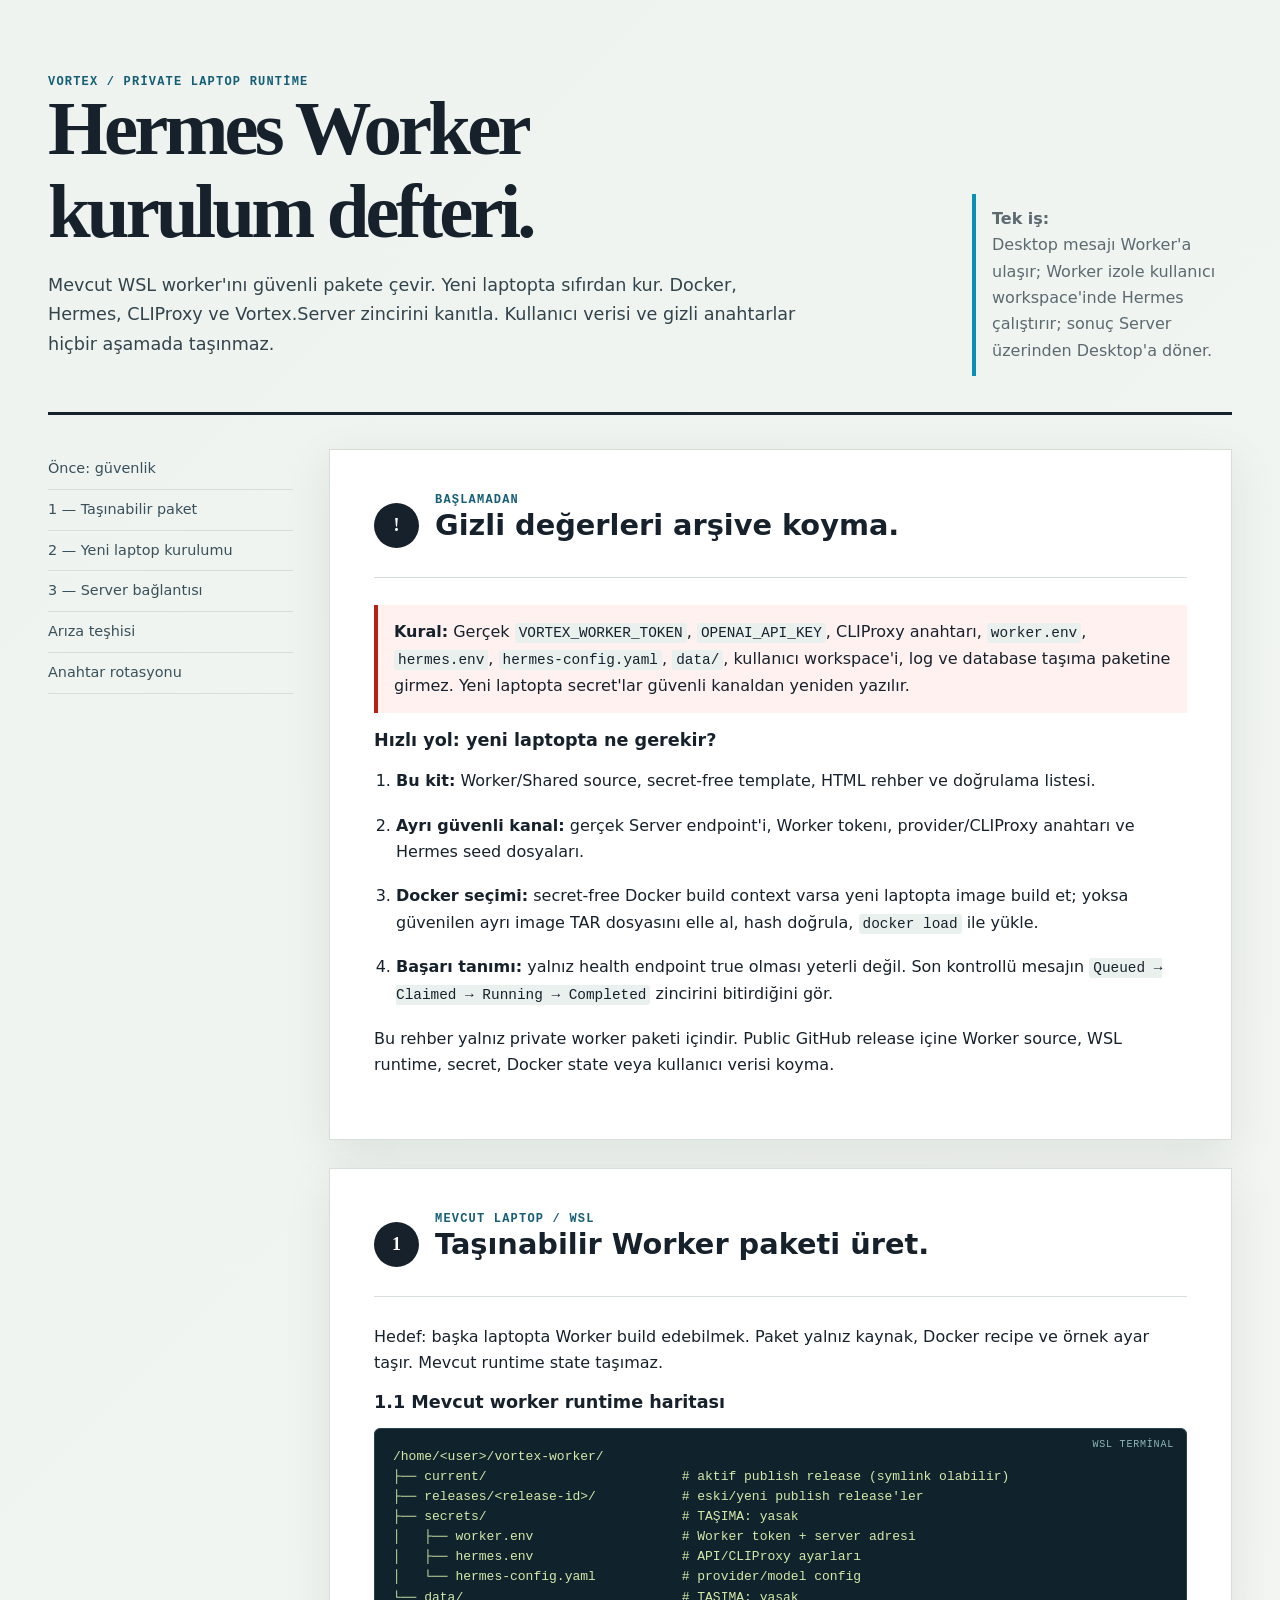
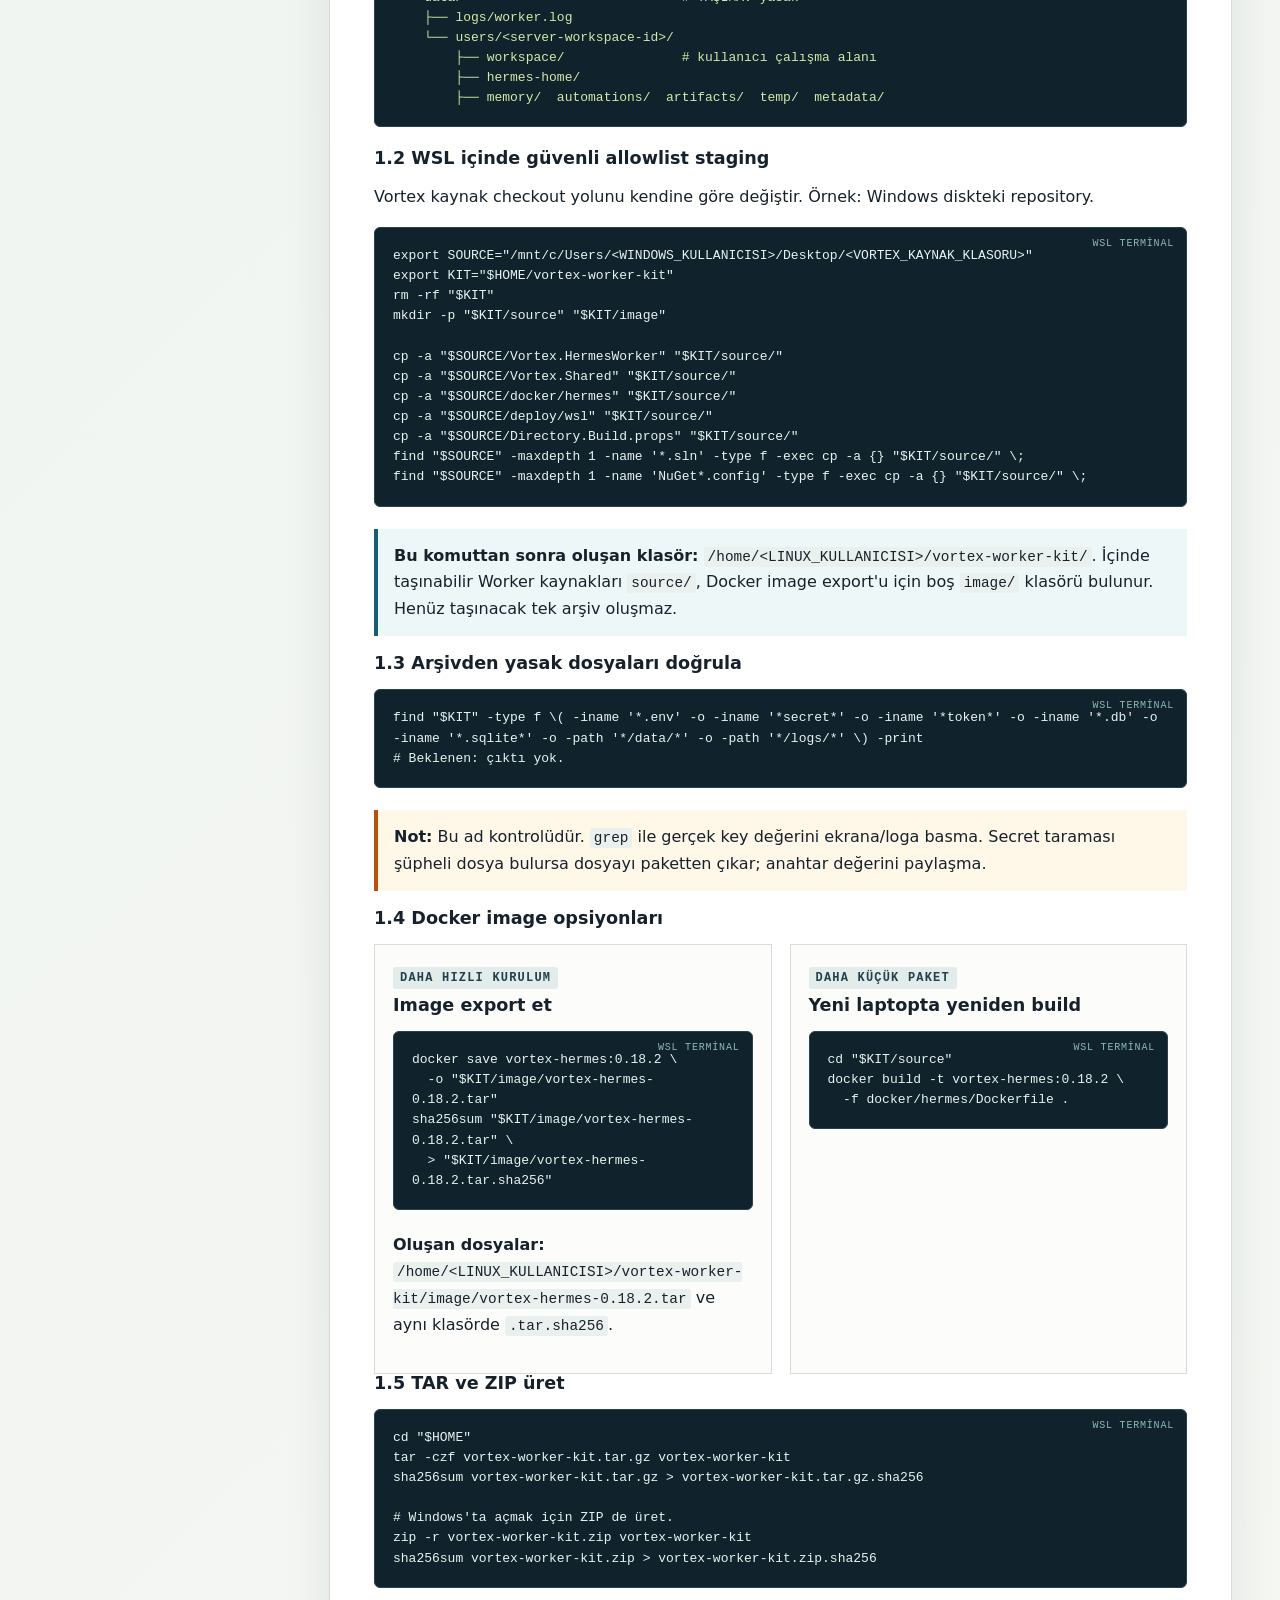
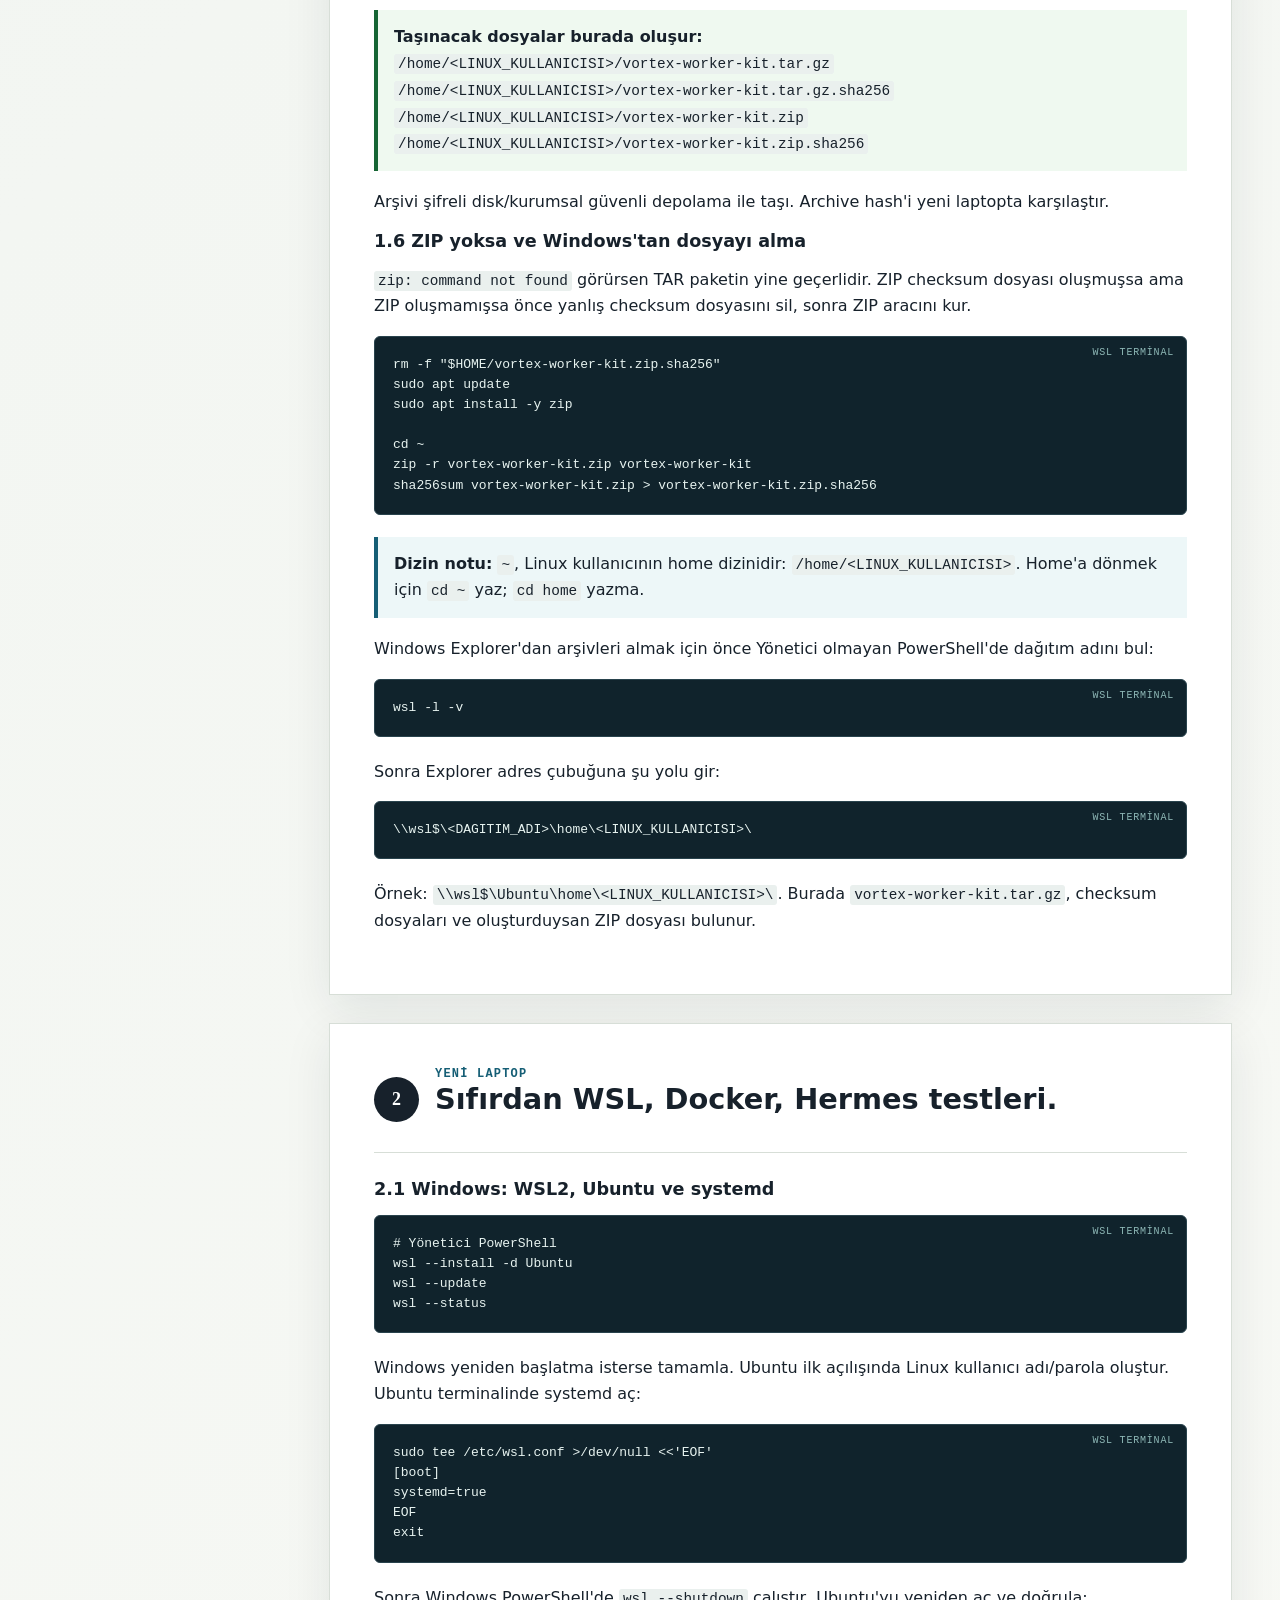
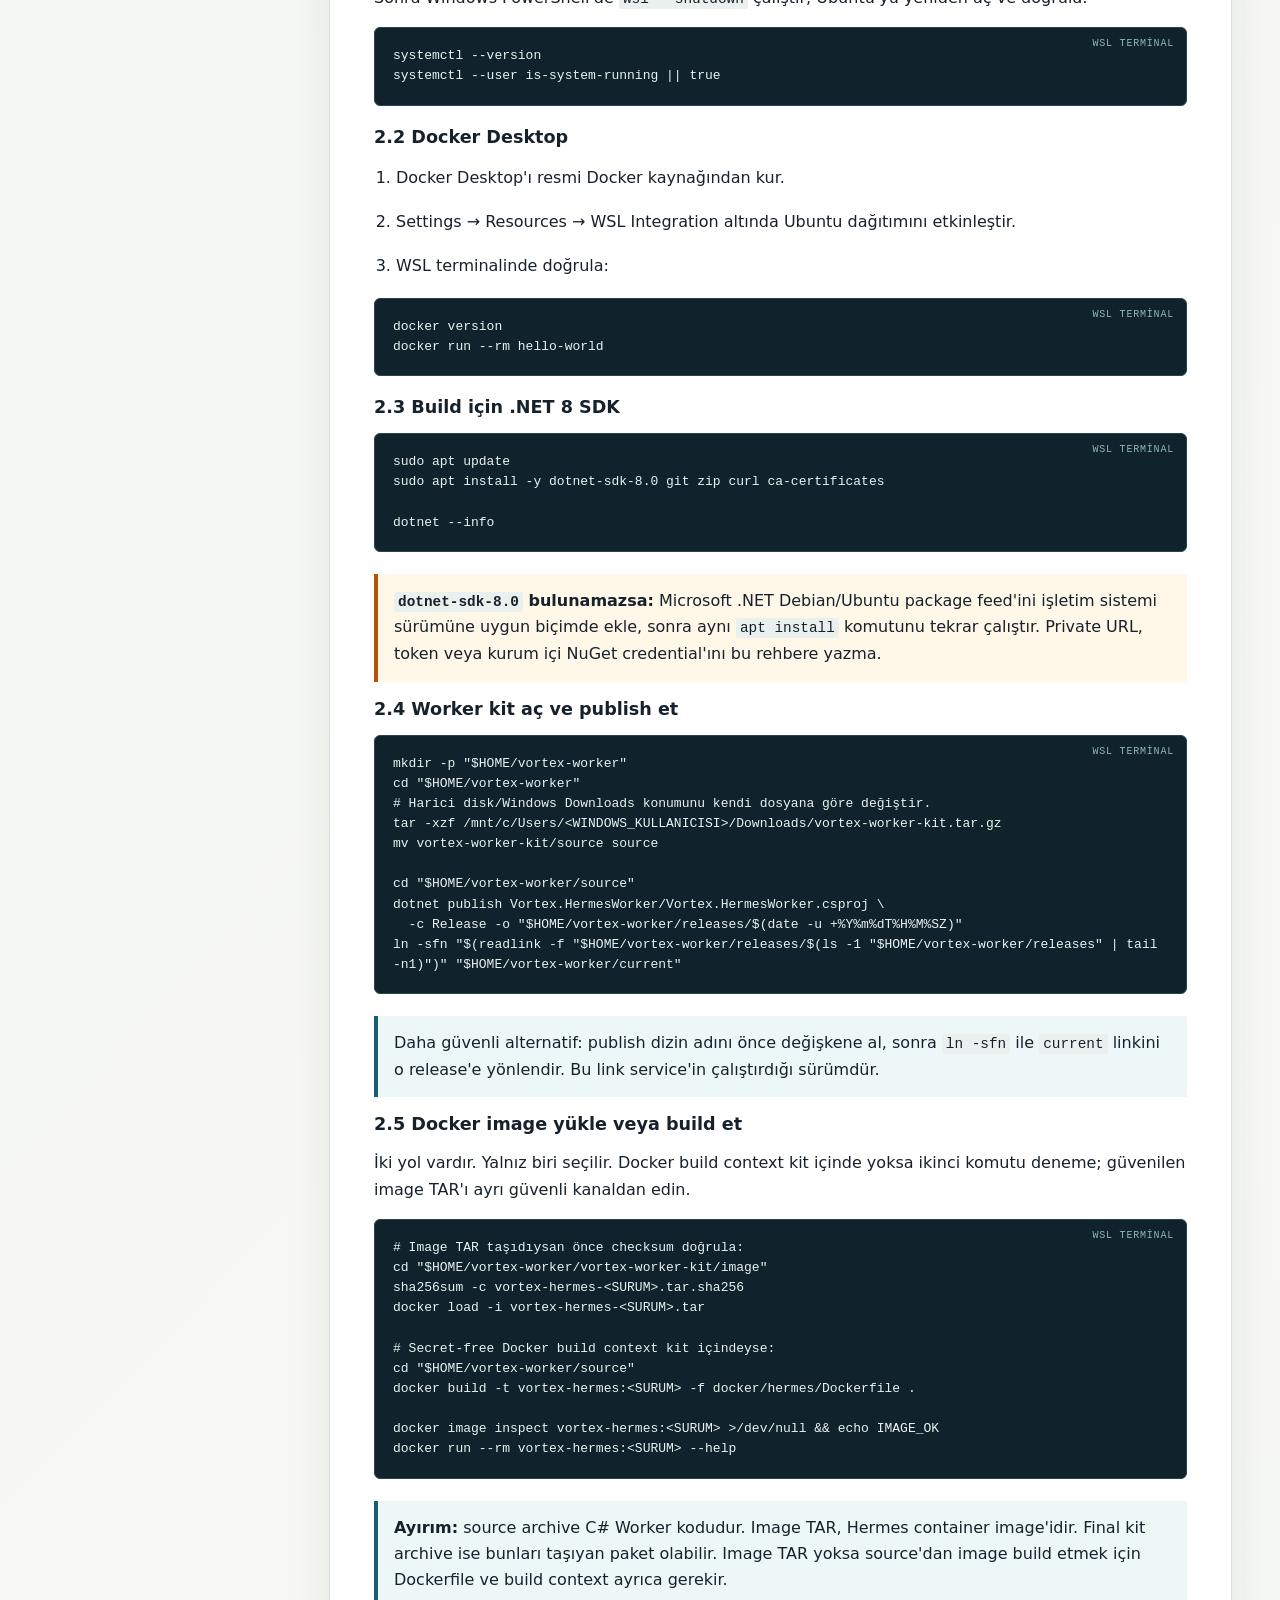
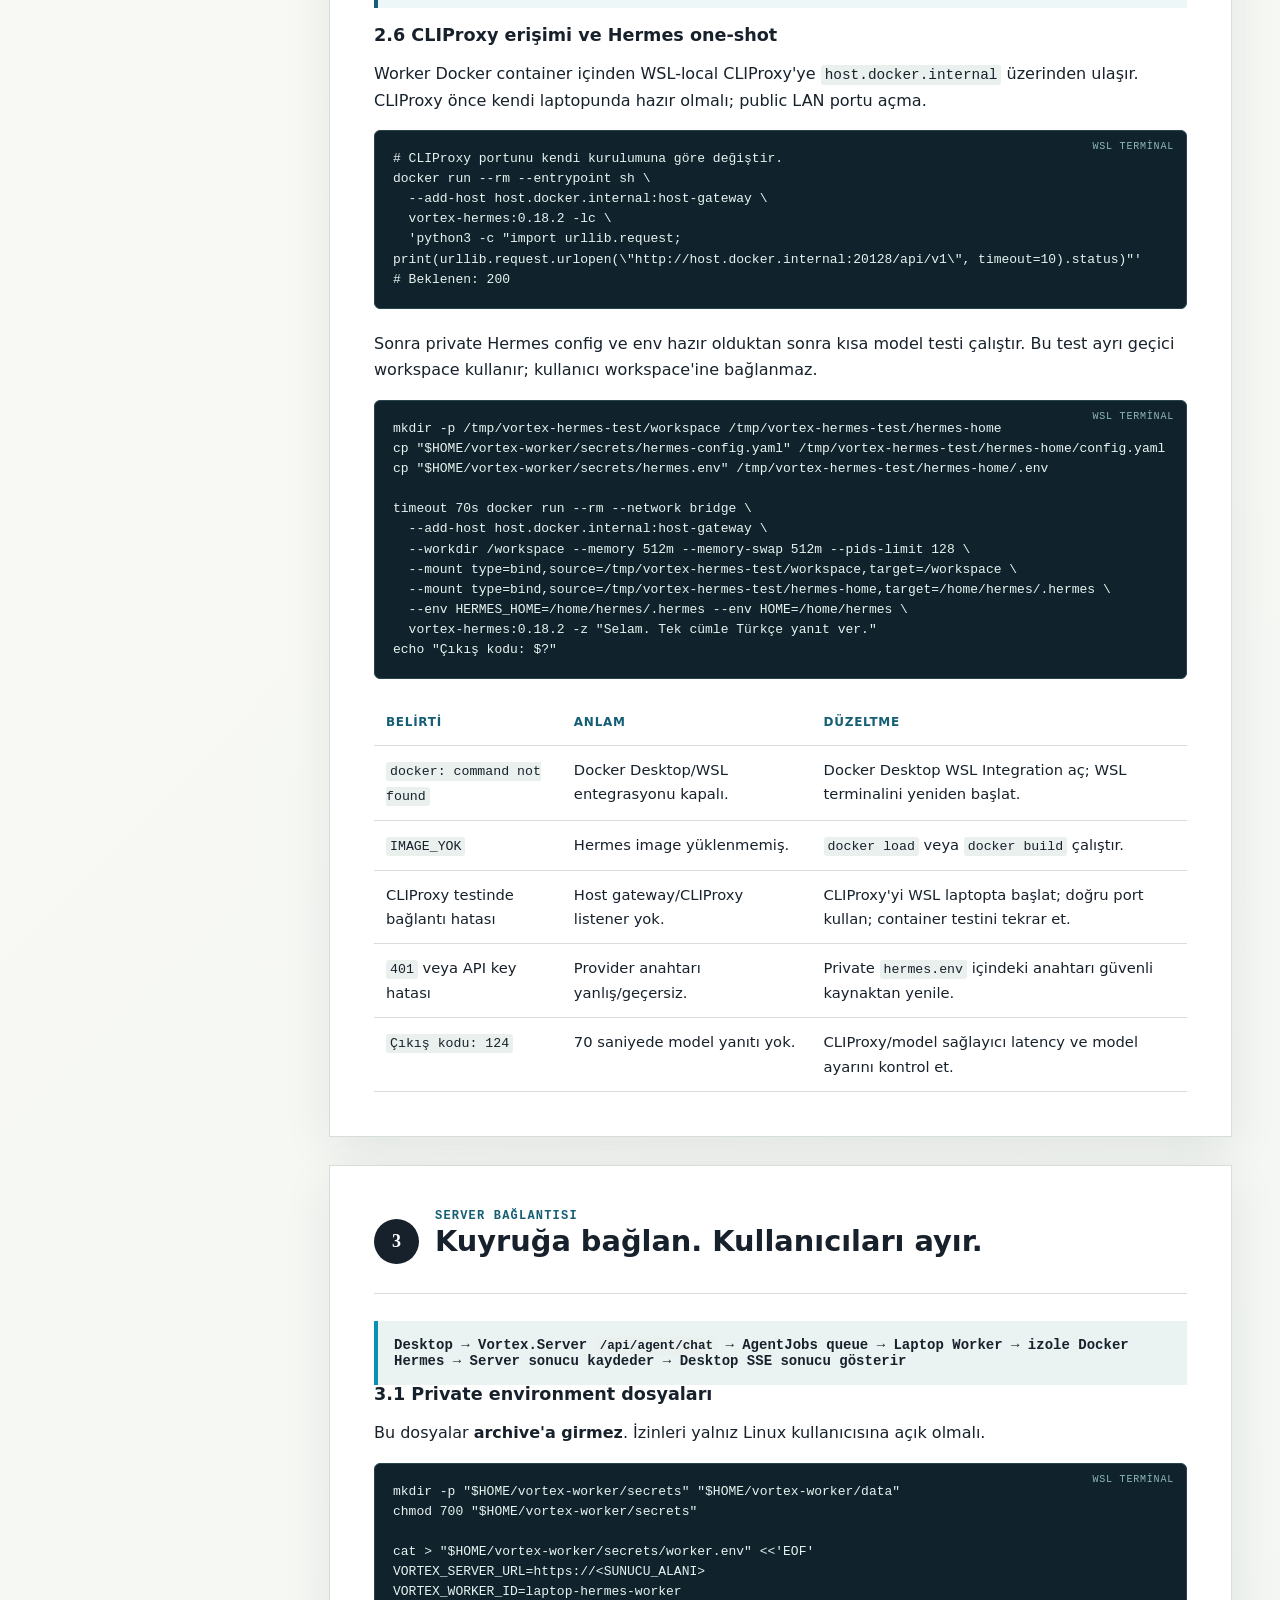
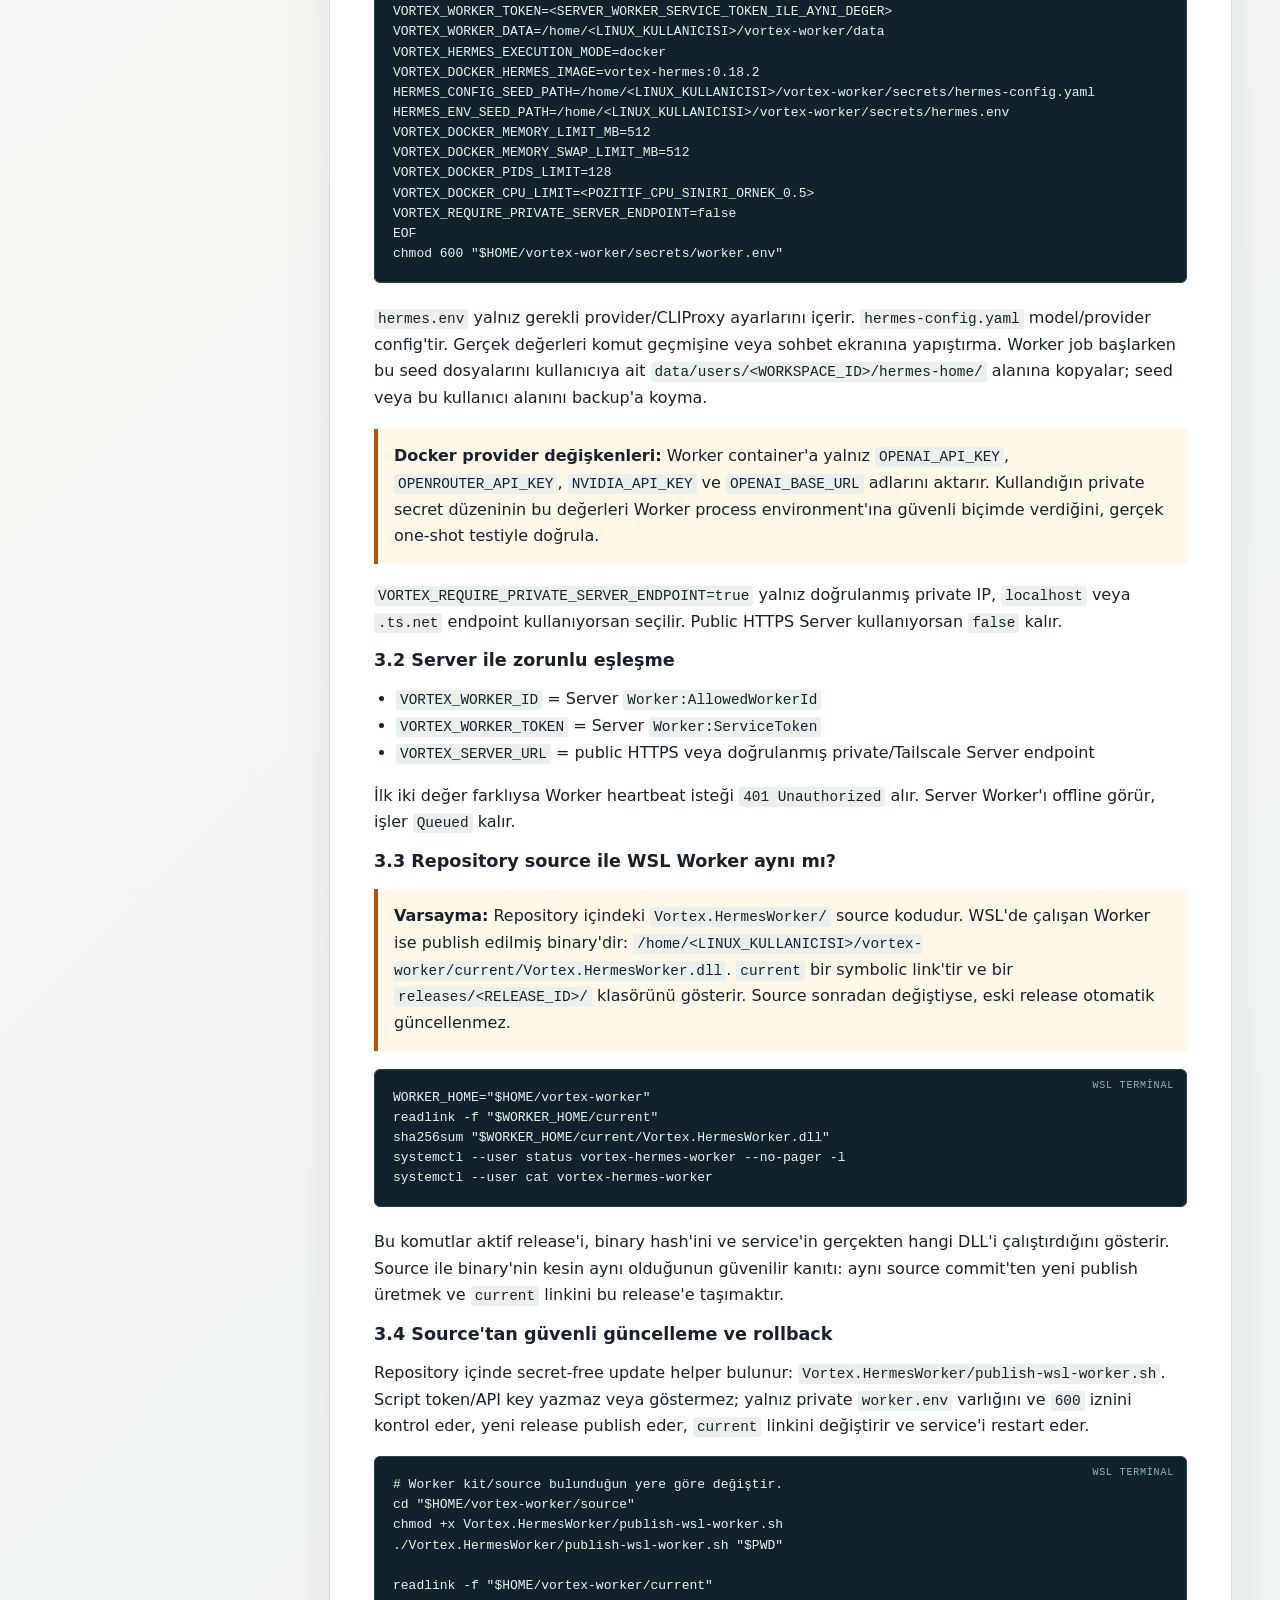
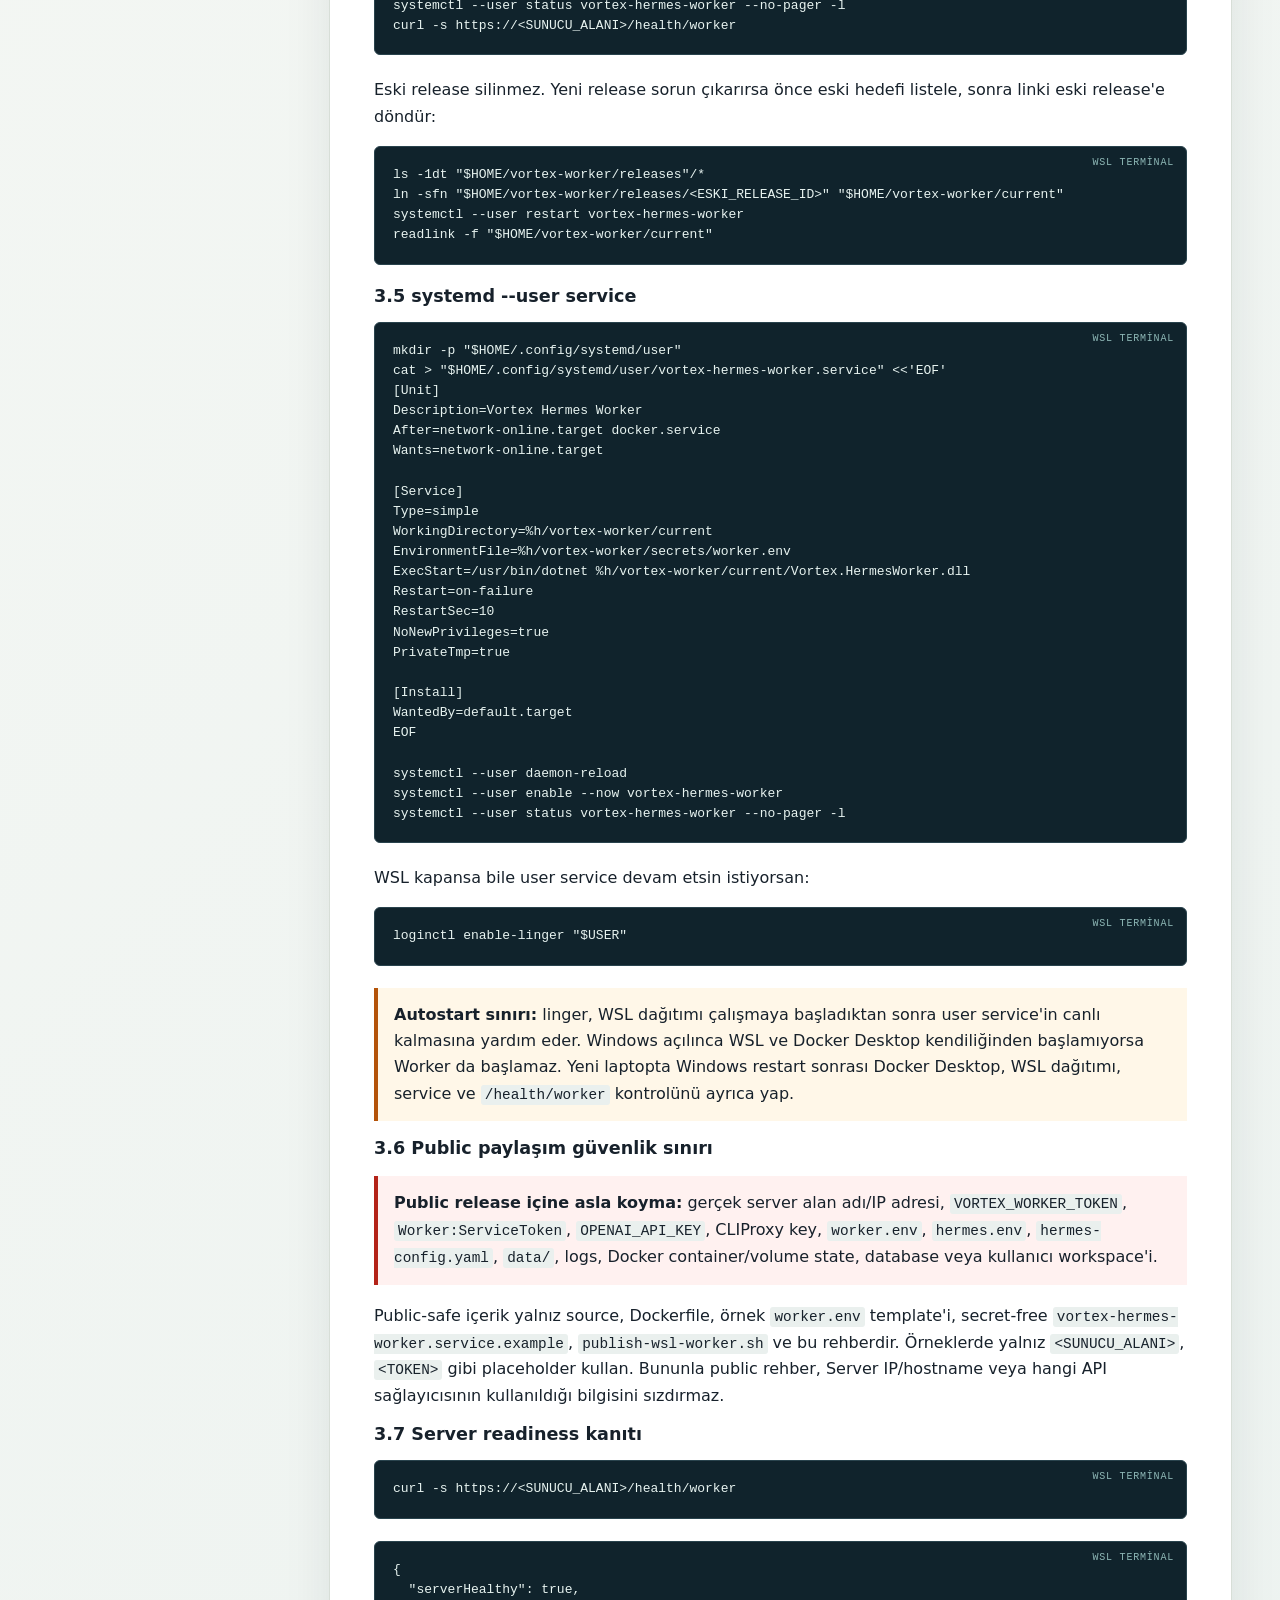
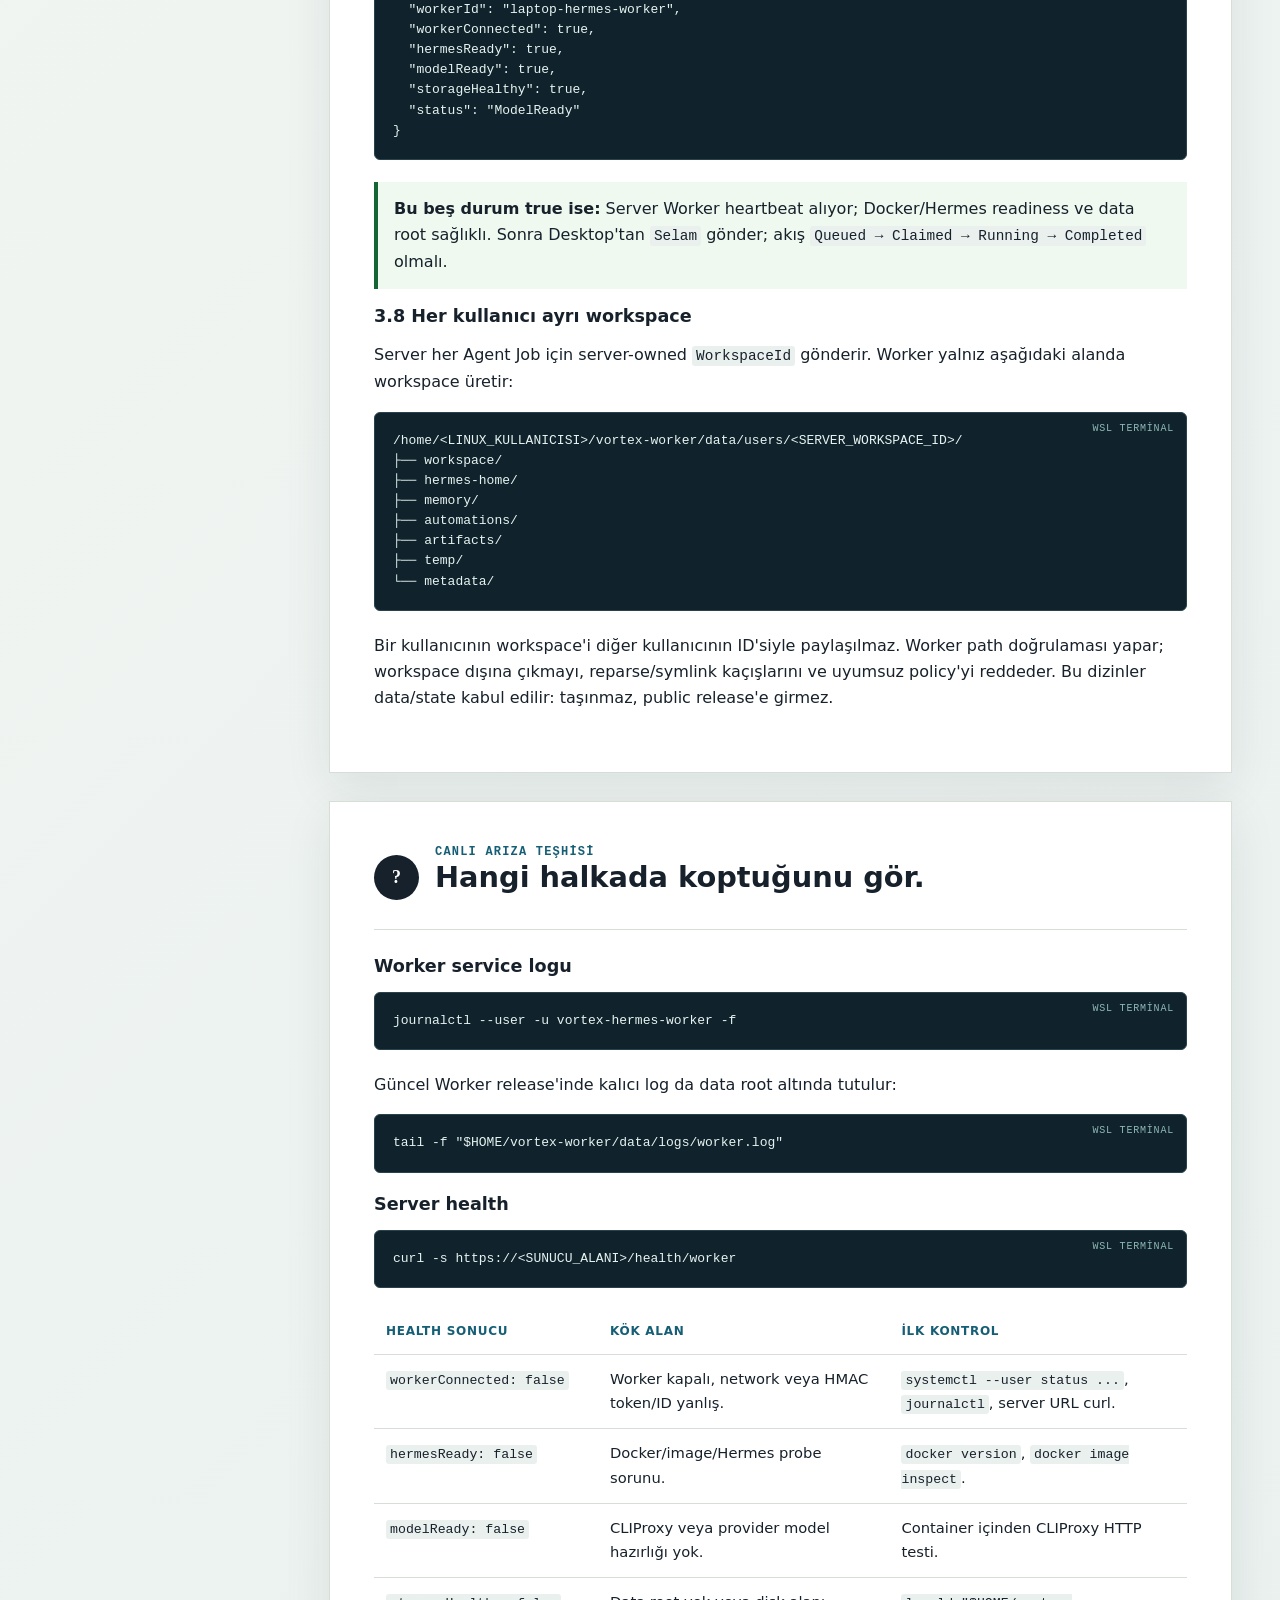
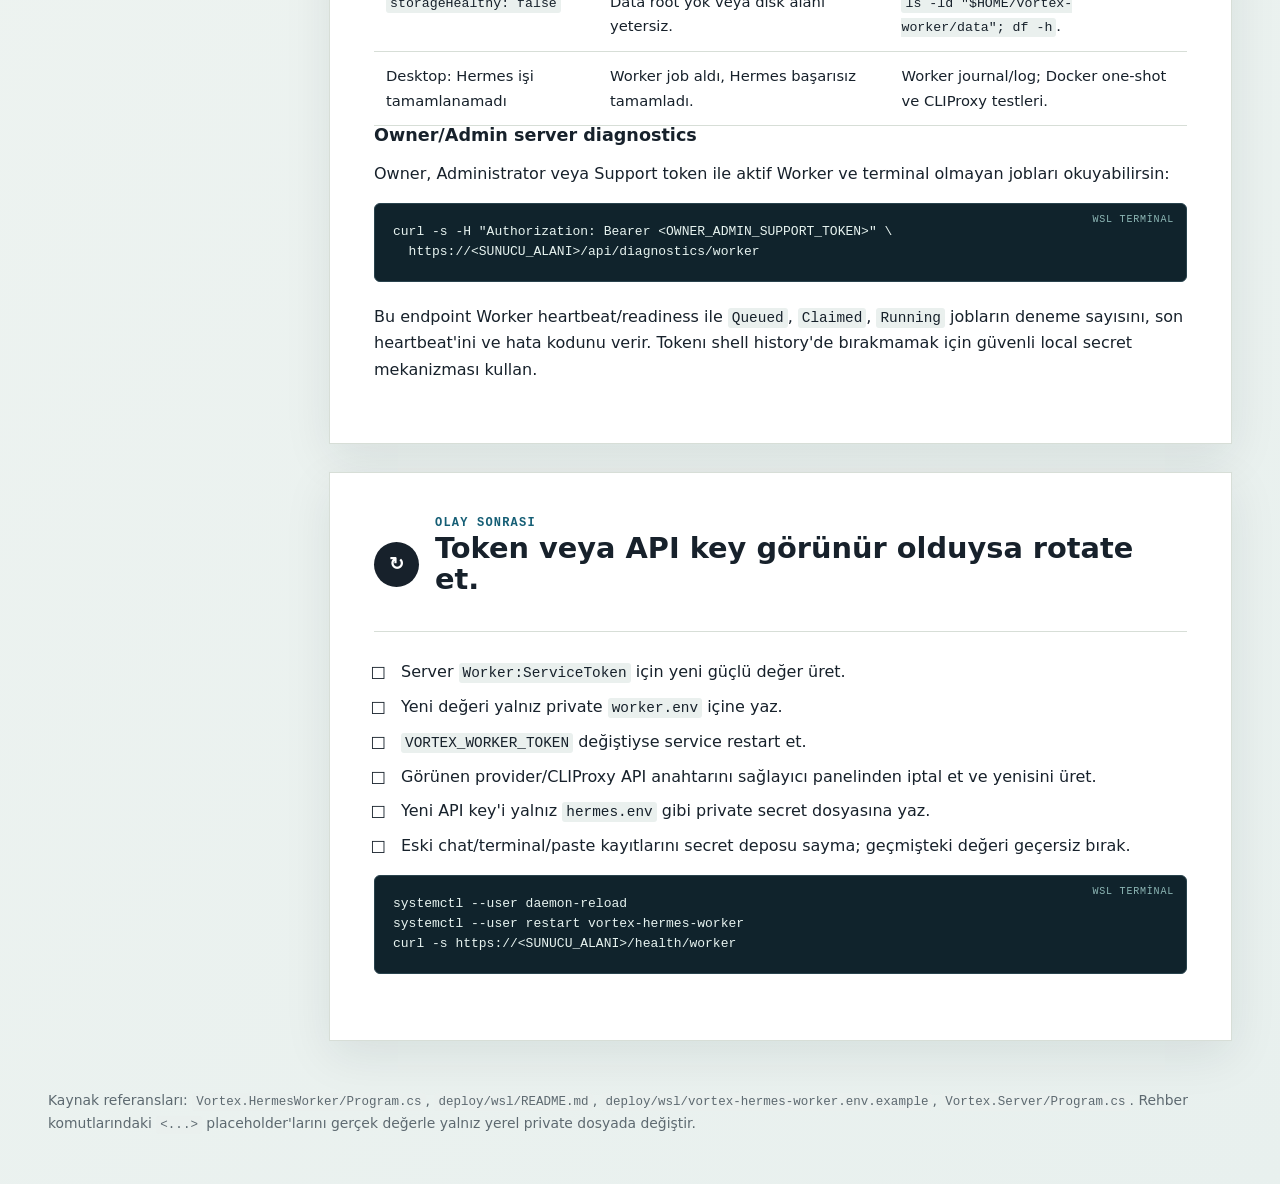
==== commit e54fcbc0: "VORTEX  YAPAY ZEKA ASİSTANI 2026 TEKNOFEST PROJESİ FİNALv2PART2 Vortex, Server üzerinden Agent işler" ====
--- a/docs/VORTEX_HERMES_WORKER_WSL_GUIDE.html
+++ b/docs/VORTEX_HERMES_WORKER_WSL_GUIDE.html
@@ -25,6 +25,8 @@
 <main>
 <section id="before" class="phase"><div class="phase-head"><div class="num">!</div><div><div class="eyebrow">Başlamadan</div><h2>Gizli değerleri arşive koyma.</h2></div></div>
 <div class="danger note"><strong>Kural:</strong> Gerçek <code>VORTEX_WORKER_TOKEN</code>, <code>OPENAI_API_KEY</code>, CLIProxy anahtarı, <code>worker.env</code>, <code>hermes.env</code>, <code>hermes-config.yaml</code>, <code>data/</code>, kullanıcı workspace'i, log ve database taşıma paketine girmez. Yeni laptopta secret'lar güvenli kanaldan yeniden yazılır.</div>
+<h3>Hızlı yol: yeni laptopta ne gerekir?</h3>
+<ol class="steps"><li><strong>Bu kit:</strong> Worker/Shared source, secret-free template, HTML rehber ve doğrulama listesi.</li><li><strong>Ayrı güvenli kanal:</strong> gerçek Server endpoint'i, Worker tokenı, provider/CLIProxy anahtarı ve Hermes seed dosyaları.</li><li><strong>Docker seçimi:</strong> secret-free Docker build context varsa yeni laptopta image build et; yoksa güvenilen ayrı image TAR dosyasını elle al, hash doğrula, <code>docker load</code> ile yükle.</li><li><strong>Başarı tanımı:</strong> yalnız health endpoint true olması yeterli değil. Son kontrollü mesajın <code>Queued → Claimed → Running → Completed</code> zincirini bitirdiğini gör.</li></ol>
 <p>Bu rehber yalnız private worker paketi içindir. Public GitHub release içine Worker source, WSL runtime, secret, Docker state veya kullanıcı verisi koyma.</p>
 </section>
 
@@ -98,12 +100,20 @@
 </section>
 
 <section id="phase2" class="phase"><div class="phase-head"><div class="num">2</div><div><div class="eyebrow">Yeni laptop</div><h2>Sıfırdan WSL, Docker, Hermes testleri.</h2></div></div>
-<h3>2.1 Windows: WSL2 ve Ubuntu</h3>
+<h3>2.1 Windows: WSL2, Ubuntu ve systemd</h3>
 <pre># Yönetici PowerShell
 wsl --install -d Ubuntu
 wsl --update
 wsl --status</pre>
-<p>Windows yeniden başlatma isterse tamamla. Ubuntu ilk açılışında Linux kullanıcı adı/parola oluştur.</p>
+<p>Windows yeniden başlatma isterse tamamla. Ubuntu ilk açılışında Linux kullanıcı adı/parola oluştur. Ubuntu terminalinde systemd aç:</p>
+<pre>sudo tee /etc/wsl.conf &gt;/dev/null &lt;&lt;'EOF'
+[boot]
+systemd=true
+EOF
+exit</pre>
+<p>Sonra Windows PowerShell'de <code>wsl --shutdown</code> çalıştır, Ubuntu'yu yeniden aç ve doğrula:</p>
+<pre>systemctl --version
+systemctl --user is-system-running || true</pre>
 <h3>2.2 Docker Desktop</h3>
 <ol class="steps"><li>Docker Desktop'ı resmi Docker kaynağından kur.</li><li>Settings → Resources → WSL Integration altında Ubuntu dağıtımını etkinleştir.</li><li>WSL terminalinde doğrula:</li></ol>
 <pre>docker version
@@ -113,6 +123,7 @@
 sudo apt install -y dotnet-sdk-8.0 git zip curl ca-certificates
 
 dotnet --info</pre>
+<div class="warn note"><strong><code>dotnet-sdk-8.0</code> bulunamazsa:</strong> Microsoft .NET Debian/Ubuntu package feed'ini işletim sistemi sürümüne uygun biçimde ekle, sonra aynı <code>apt install</code> komutunu tekrar çalıştır. Private URL, token veya kurum içi NuGet credential'ını bu rehbere yazma.</div>
 <h3>2.4 Worker kit aç ve publish et</h3>
 <pre>mkdir -p "$HOME/vortex-worker"
 cd "$HOME/vortex-worker"
@@ -126,15 +137,19 @@
 ln -sfn "$(readlink -f "$HOME/vortex-worker/releases/$(ls -1 "$HOME/vortex-worker/releases" | tail -n1)")" "$HOME/vortex-worker/current"</pre>
 <div class="note">Daha güvenli alternatif: publish dizin adını önce değişkene al, sonra <code>ln -sfn</code> ile <code>current</code> linkini o release'e yönlendir. Bu link service'in çalıştırdığı sürümdür.</div>
 <h3>2.5 Docker image yükle veya build et</h3>
-<pre># Image archive taşıdıysan:
-docker load -i "$HOME/vortex-worker/vortex-worker-kit/image/vortex-hermes-0.18.2.tar"
-
-# Archive yoksa source içinden build et:
+<p>İki yol vardır. Yalnız biri seçilir. Docker build context kit içinde yoksa ikinci komutu deneme; güvenilen image TAR'ı ayrı güvenli kanaldan edin.</p>
+<pre># Image TAR taşıdıysan önce checksum doğrula:
+cd "$HOME/vortex-worker/vortex-worker-kit/image"
+sha256sum -c vortex-hermes-&lt;SURUM&gt;.tar.sha256
+docker load -i vortex-hermes-&lt;SURUM&gt;.tar
+
+# Secret-free Docker build context kit içindeyse:
 cd "$HOME/vortex-worker/source"
-docker build -t vortex-hermes:0.18.2 -f docker/hermes/Dockerfile .
-
-docker image inspect vortex-hermes:0.18.2 >/dev/null && echo IMAGE_OK
-docker run --rm vortex-hermes:0.18.2 --help</pre>
+docker build -t vortex-hermes:&lt;SURUM&gt; -f docker/hermes/Dockerfile .
+
+docker image inspect vortex-hermes:&lt;SURUM&gt; >/dev/null && echo IMAGE_OK
+docker run --rm vortex-hermes:&lt;SURUM&gt; --help</pre>
+<div class="note"><strong>Ayırım:</strong> source archive C# Worker kodudur. Image TAR, Hermes container image'idir. Final kit archive ise bunları taşıyan paket olabilir. Image TAR yoksa source'dan image build etmek için Dockerfile ve build context ayrıca gerekir.</div>
 <h3>2.6 CLIProxy erişimi ve Hermes one-shot</h3>
 <p>Worker Docker container içinden WSL-local CLIProxy'ye <code>host.docker.internal</code> üzerinden ulaşır. CLIProxy önce kendi laptopunda hazır olmalı; public LAN portu açma.</p>
 <pre># CLIProxy portunu kendi kurulumuna göre değiştir.
@@ -178,10 +193,13 @@
 VORTEX_DOCKER_MEMORY_LIMIT_MB=512
 VORTEX_DOCKER_MEMORY_SWAP_LIMIT_MB=512
 VORTEX_DOCKER_PIDS_LIMIT=128
+VORTEX_DOCKER_CPU_LIMIT=&lt;POZITIF_CPU_SINIRI_ORNEK_0.5&gt;
 VORTEX_REQUIRE_PRIVATE_SERVER_ENDPOINT=false
 EOF
 chmod 600 "$HOME/vortex-worker/secrets/worker.env"</pre>
-<p><code>hermes.env</code> yalnız gerekli provider/CLIProxy ayarlarını içerir. <code>hermes-config.yaml</code> model/provider config'tir. Gerçek değerleri komut geçmişine veya sohbet ekranına yapıştırma.</p>
+<p><code>hermes.env</code> yalnız gerekli provider/CLIProxy ayarlarını içerir. <code>hermes-config.yaml</code> model/provider config'tir. Gerçek değerleri komut geçmişine veya sohbet ekranına yapıştırma. Worker job başlarken bu seed dosyalarını kullanıcıya ait <code>data/users/&lt;WORKSPACE_ID&gt;/hermes-home/</code> alanına kopyalar; seed veya bu kullanıcı alanını backup'a koyma.</p>
+<div class="warn note"><strong>Docker provider değişkenleri:</strong> Worker container'a yalnız <code>OPENAI_API_KEY</code>, <code>OPENROUTER_API_KEY</code>, <code>NVIDIA_API_KEY</code> ve <code>OPENAI_BASE_URL</code> adlarını aktarır. Kullandığın private secret düzeninin bu değerleri Worker process environment'ına güvenli biçimde verdiğini, gerçek one-shot testiyle doğrula.</div>
+<p><code>VORTEX_REQUIRE_PRIVATE_SERVER_ENDPOINT=true</code> yalnız doğrulanmış private IP, <code>localhost</code> veya <code>.ts.net</code> endpoint kullanıyorsan seçilir. Public HTTPS Server kullanıyorsan <code>false</code> kalır.</p>
 <h3>3.2 Server ile zorunlu eşleşme</h3>
 <ul><li><code>VORTEX_WORKER_ID</code> = Server <code>Worker:AllowedWorkerId</code></li><li><code>VORTEX_WORKER_TOKEN</code> = Server <code>Worker:ServiceToken</code></li><li><code>VORTEX_SERVER_URL</code> = public HTTPS veya doğrulanmış private/Tailscale Server endpoint</li></ul>
 <p>İlk iki değer farklıysa Worker heartbeat isteği <code>401 Unauthorized</code> alır. Server Worker'ı offline görür, işler <code>Queued</code> kalır.</p>
@@ -235,6 +253,7 @@
 systemctl --user status vortex-hermes-worker --no-pager -l</pre>
 <p>WSL kapansa bile user service devam etsin istiyorsan:</p>
 <pre>loginctl enable-linger "$USER"</pre>
+<div class="warn note"><strong>Autostart sınırı:</strong> linger, WSL dağıtımı çalışmaya başladıktan sonra user service'in canlı kalmasına yardım eder. Windows açılınca WSL ve Docker Desktop kendiliğinden başlamıyorsa Worker da başlamaz. Yeni laptopta Windows restart sonrası Docker Desktop, WSL dağıtımı, service ve <code>/health/worker</code> kontrolünü ayrıca yap.</div>
 <h3>3.6 Public paylaşım güvenlik sınırı</h3>
 <div class="danger note"><strong>Public release içine asla koyma:</strong> gerçek server alan adı/IP adresi, <code>VORTEX_WORKER_TOKEN</code>, <code>Worker:ServiceToken</code>, <code>OPENAI_API_KEY</code>, CLIProxy key, <code>worker.env</code>, <code>hermes.env</code>, <code>hermes-config.yaml</code>, <code>data/</code>, logs, Docker container/volume state, database veya kullanıcı workspace'i.</div>
 <p>Public-safe içerik yalnız source, Dockerfile, örnek <code>worker.env</code> template'i, secret-free <code>vortex-hermes-worker.service.example</code>, <code>publish-wsl-worker.sh</code> ve bu rehberdir. Örneklerde yalnız <code>&lt;SUNUCU_ALANI&gt;</code>, <code>&lt;TOKEN&gt;</code> gibi placeholder kullan. Bununla public rehber, Server IP/hostname veya hangi API sağlayıcısının kullanıldığı bilgisini sızdırmaz.</p>
